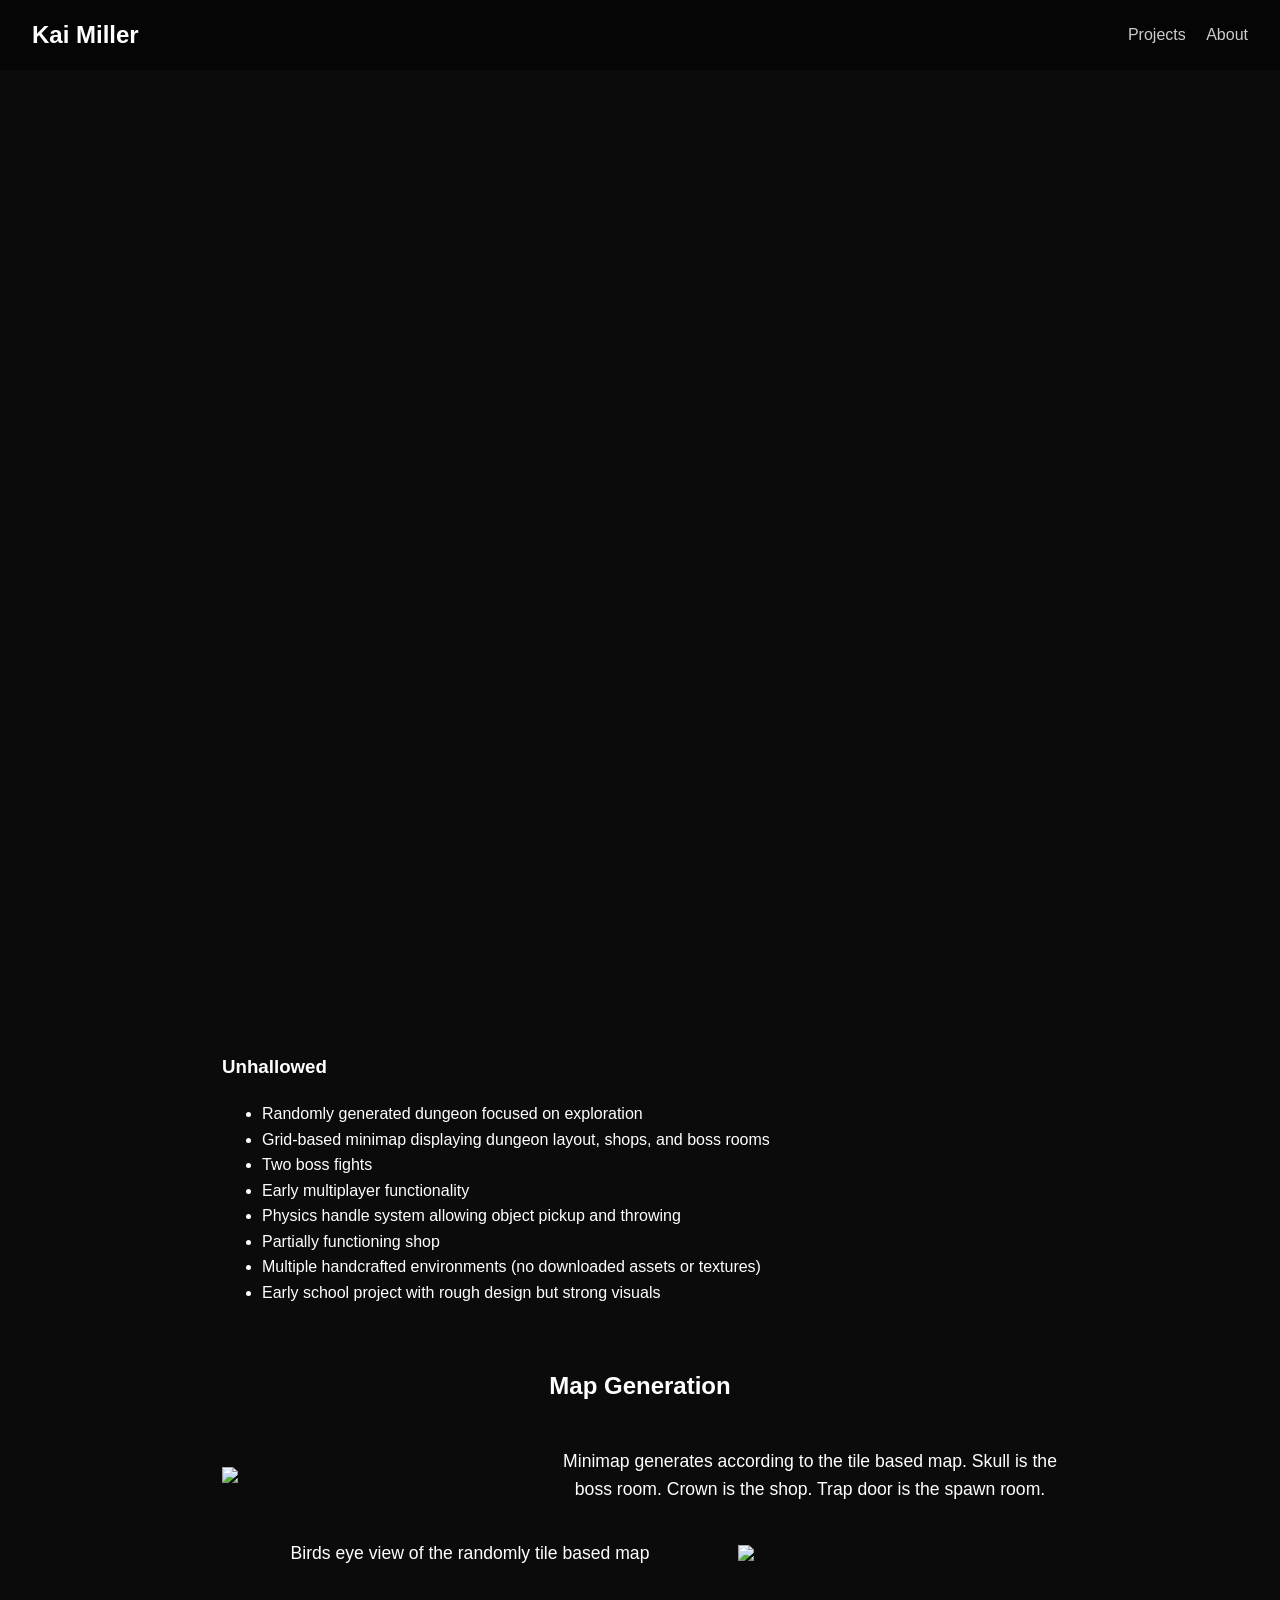
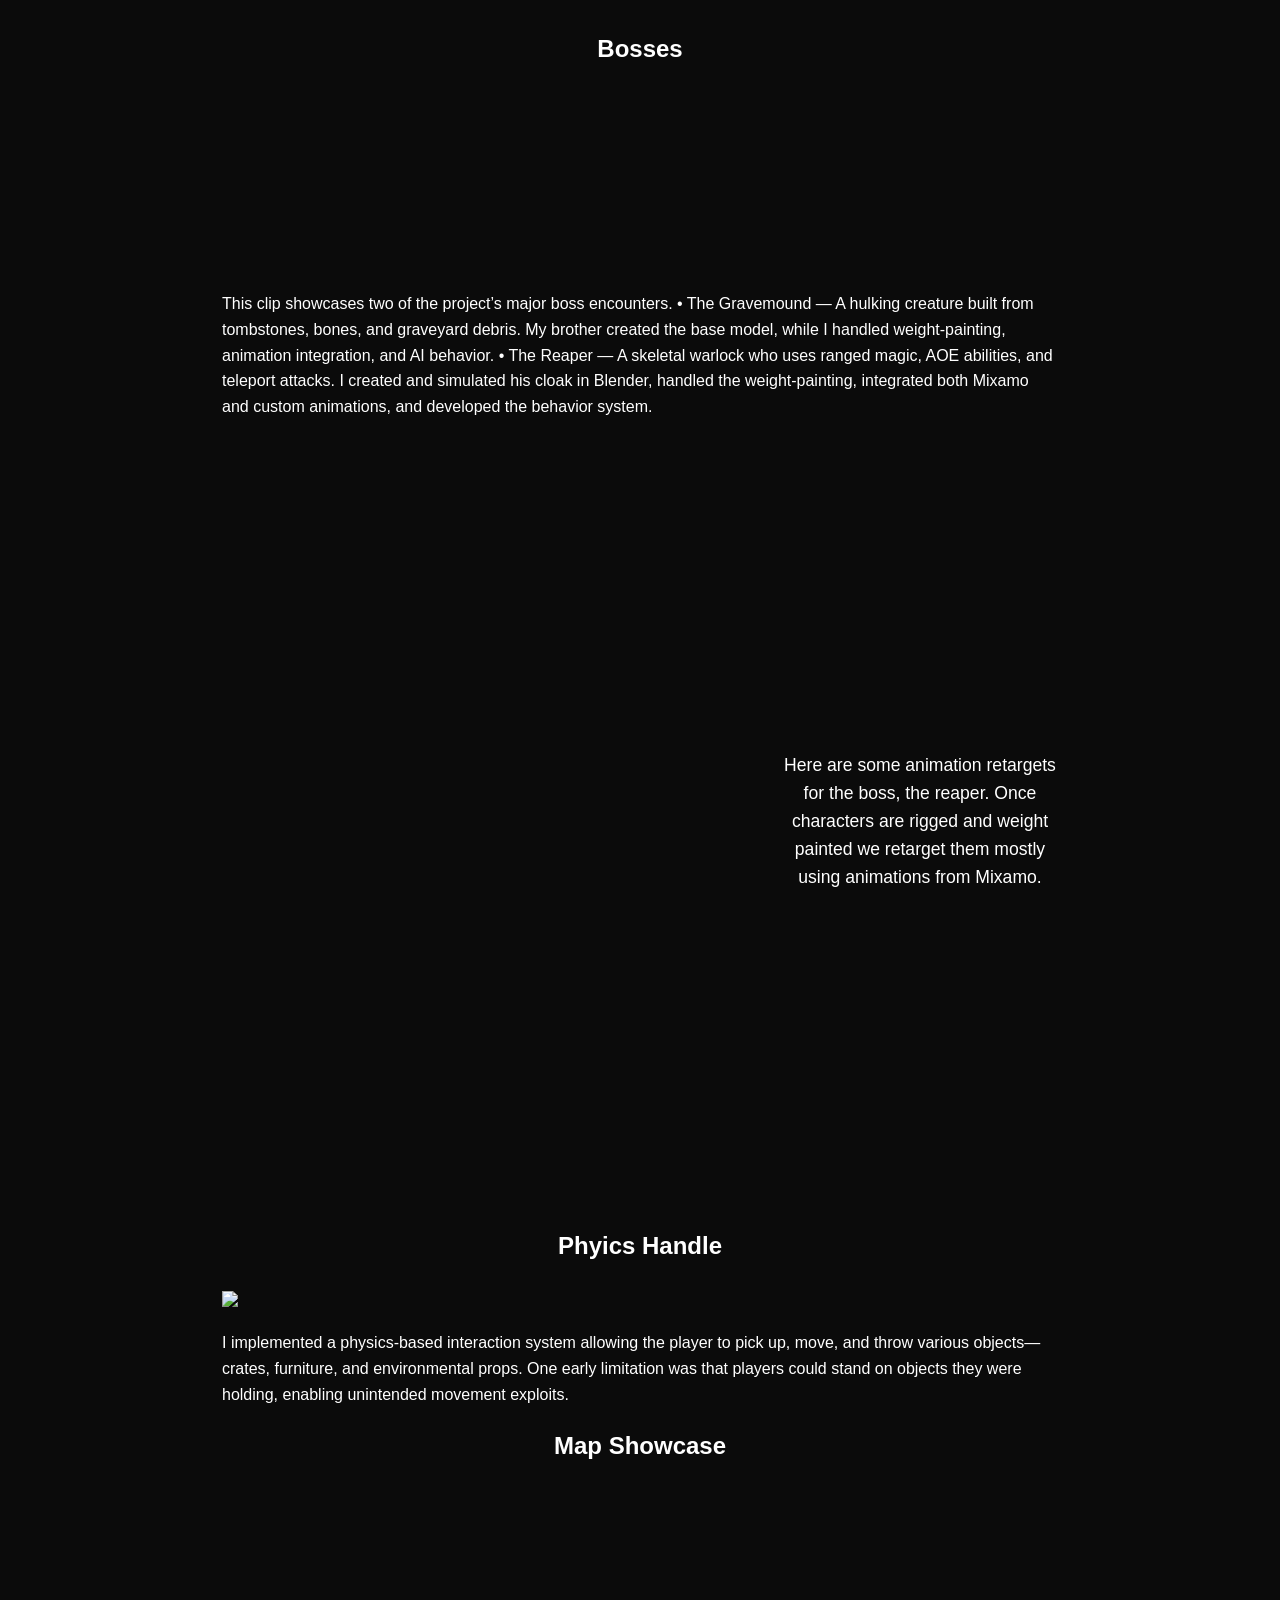
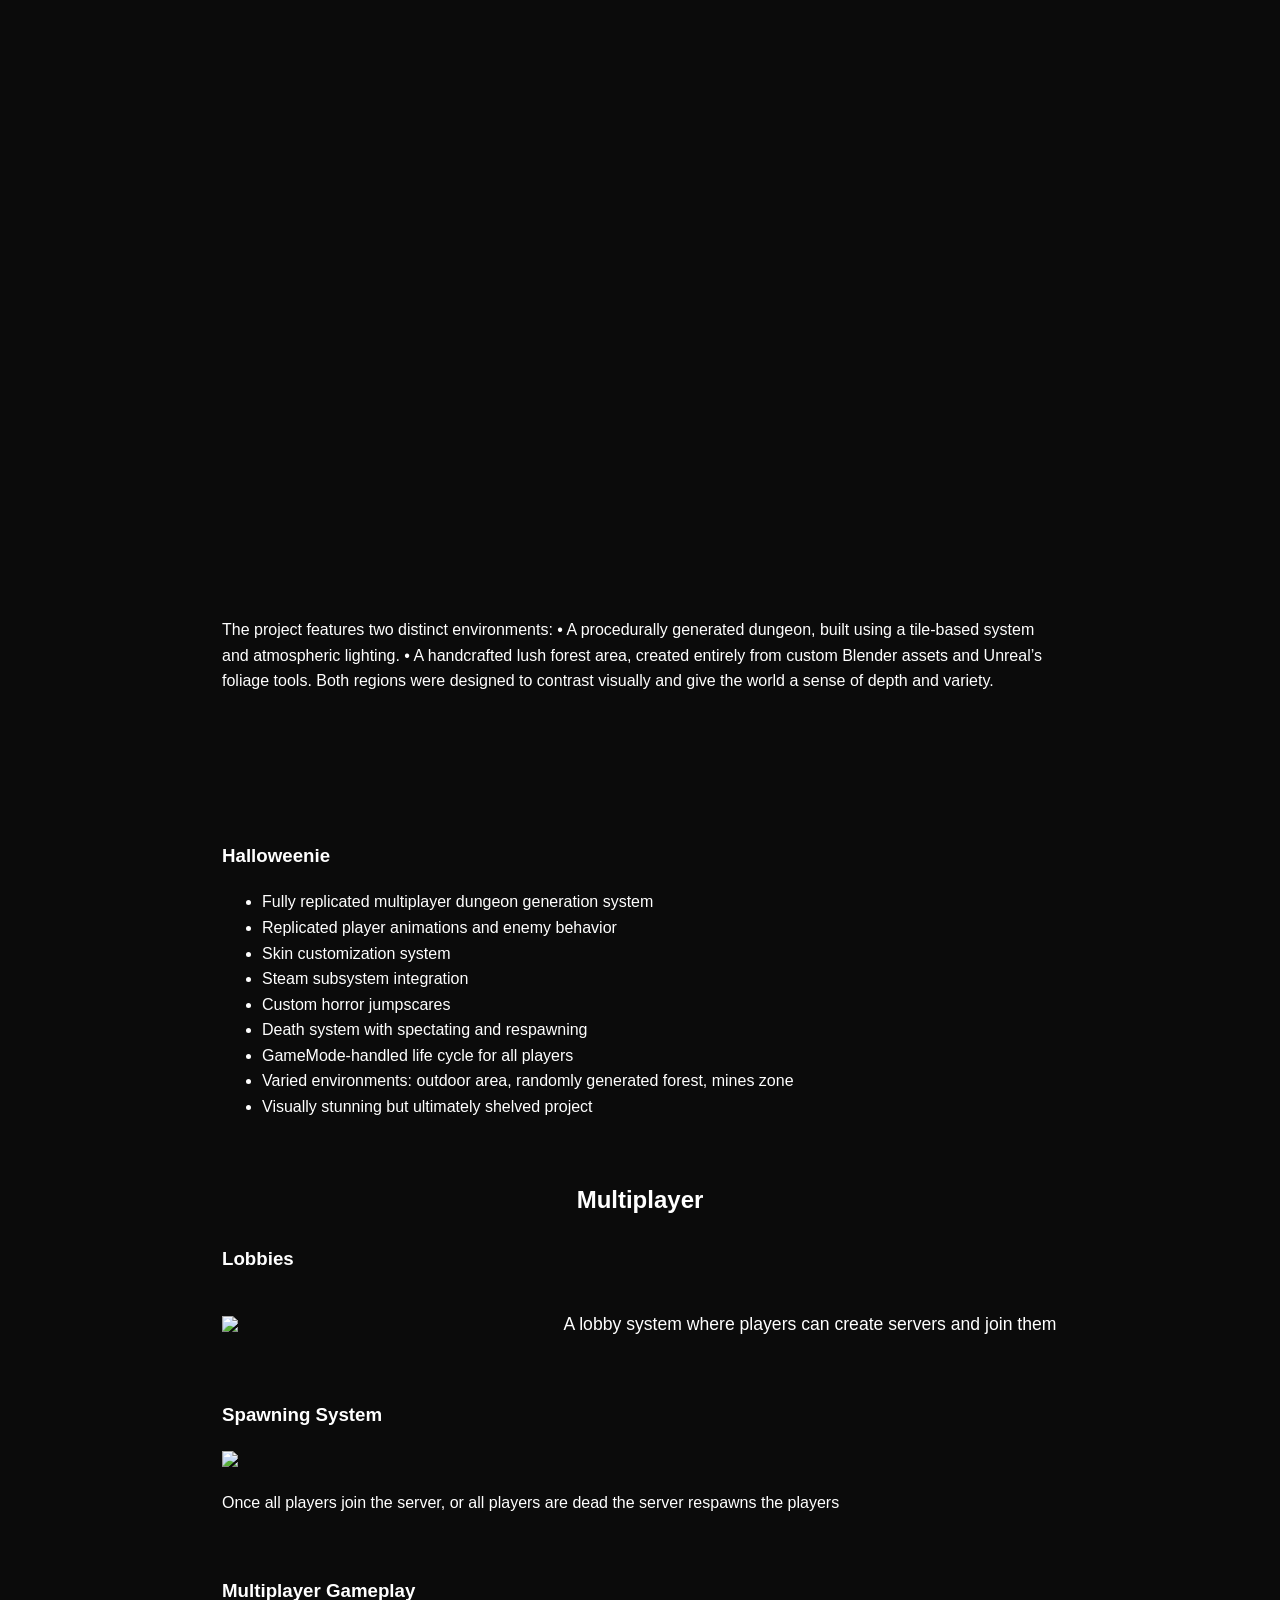
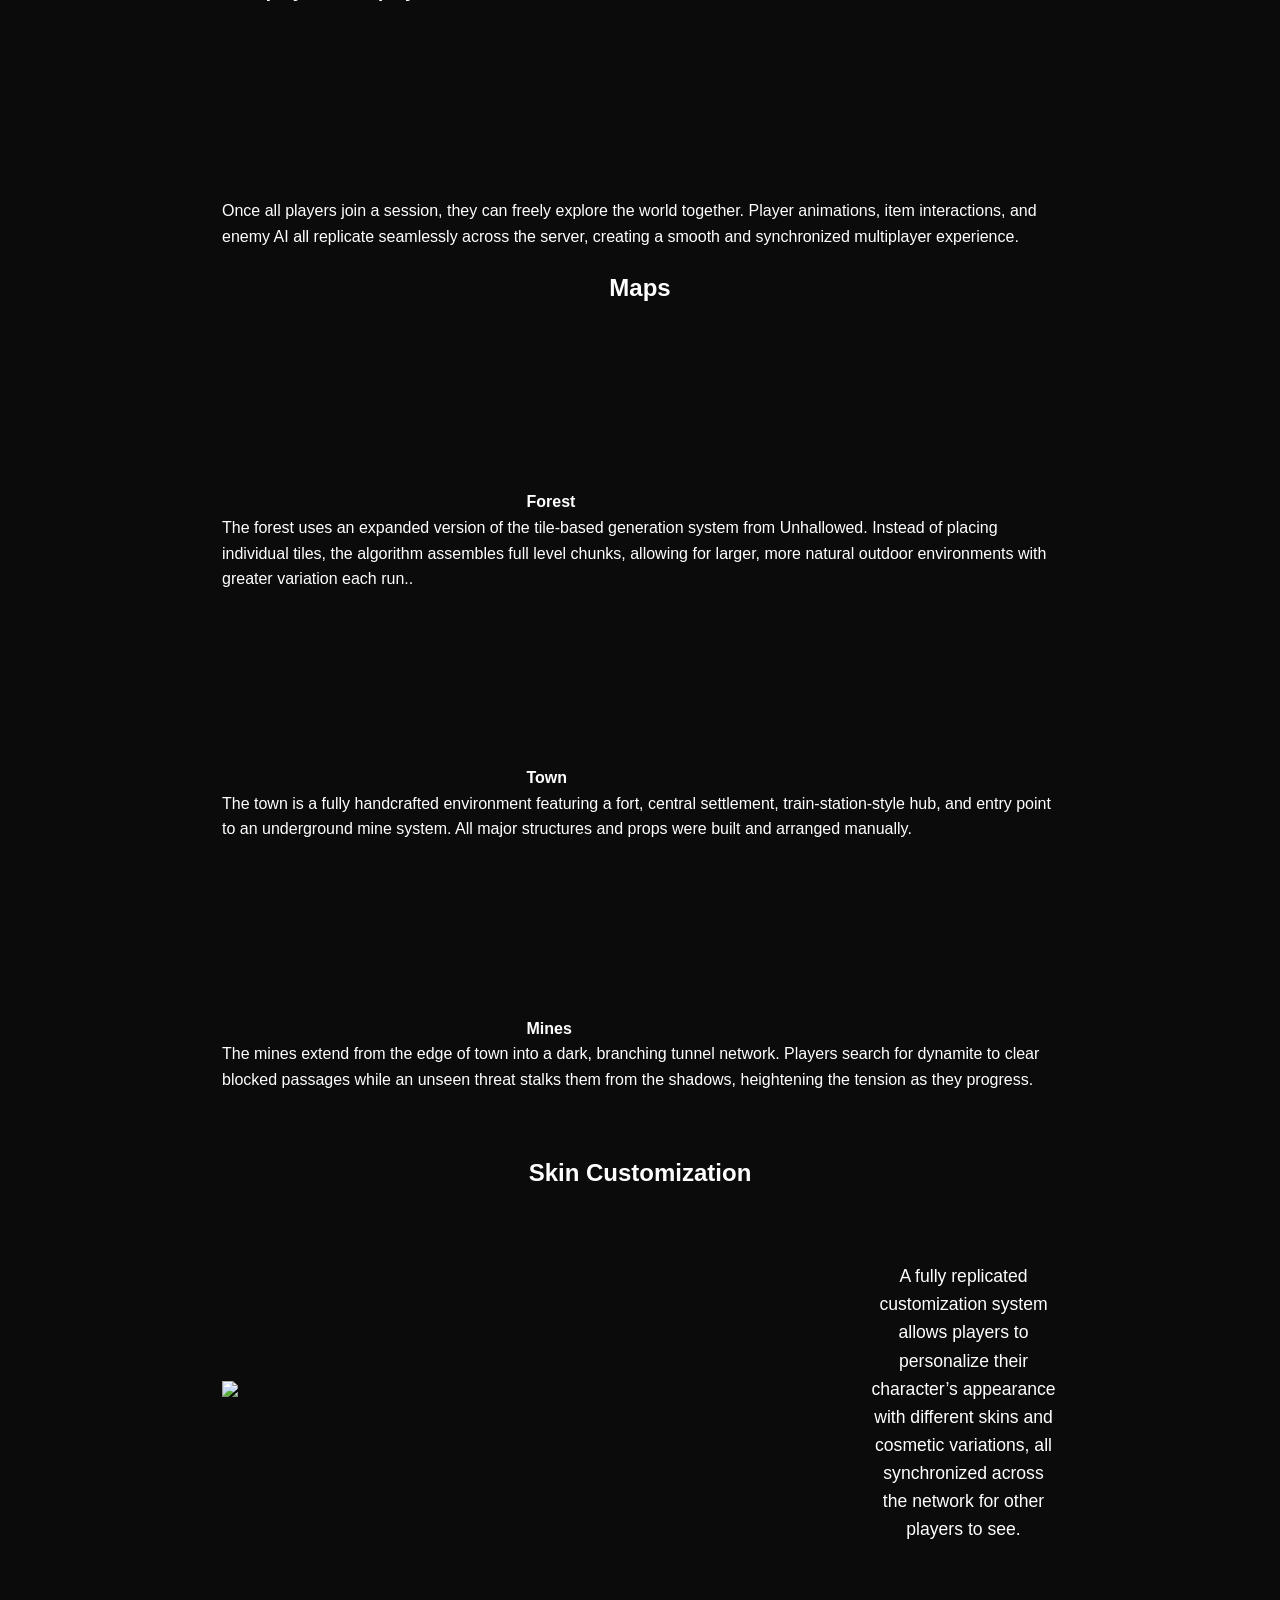
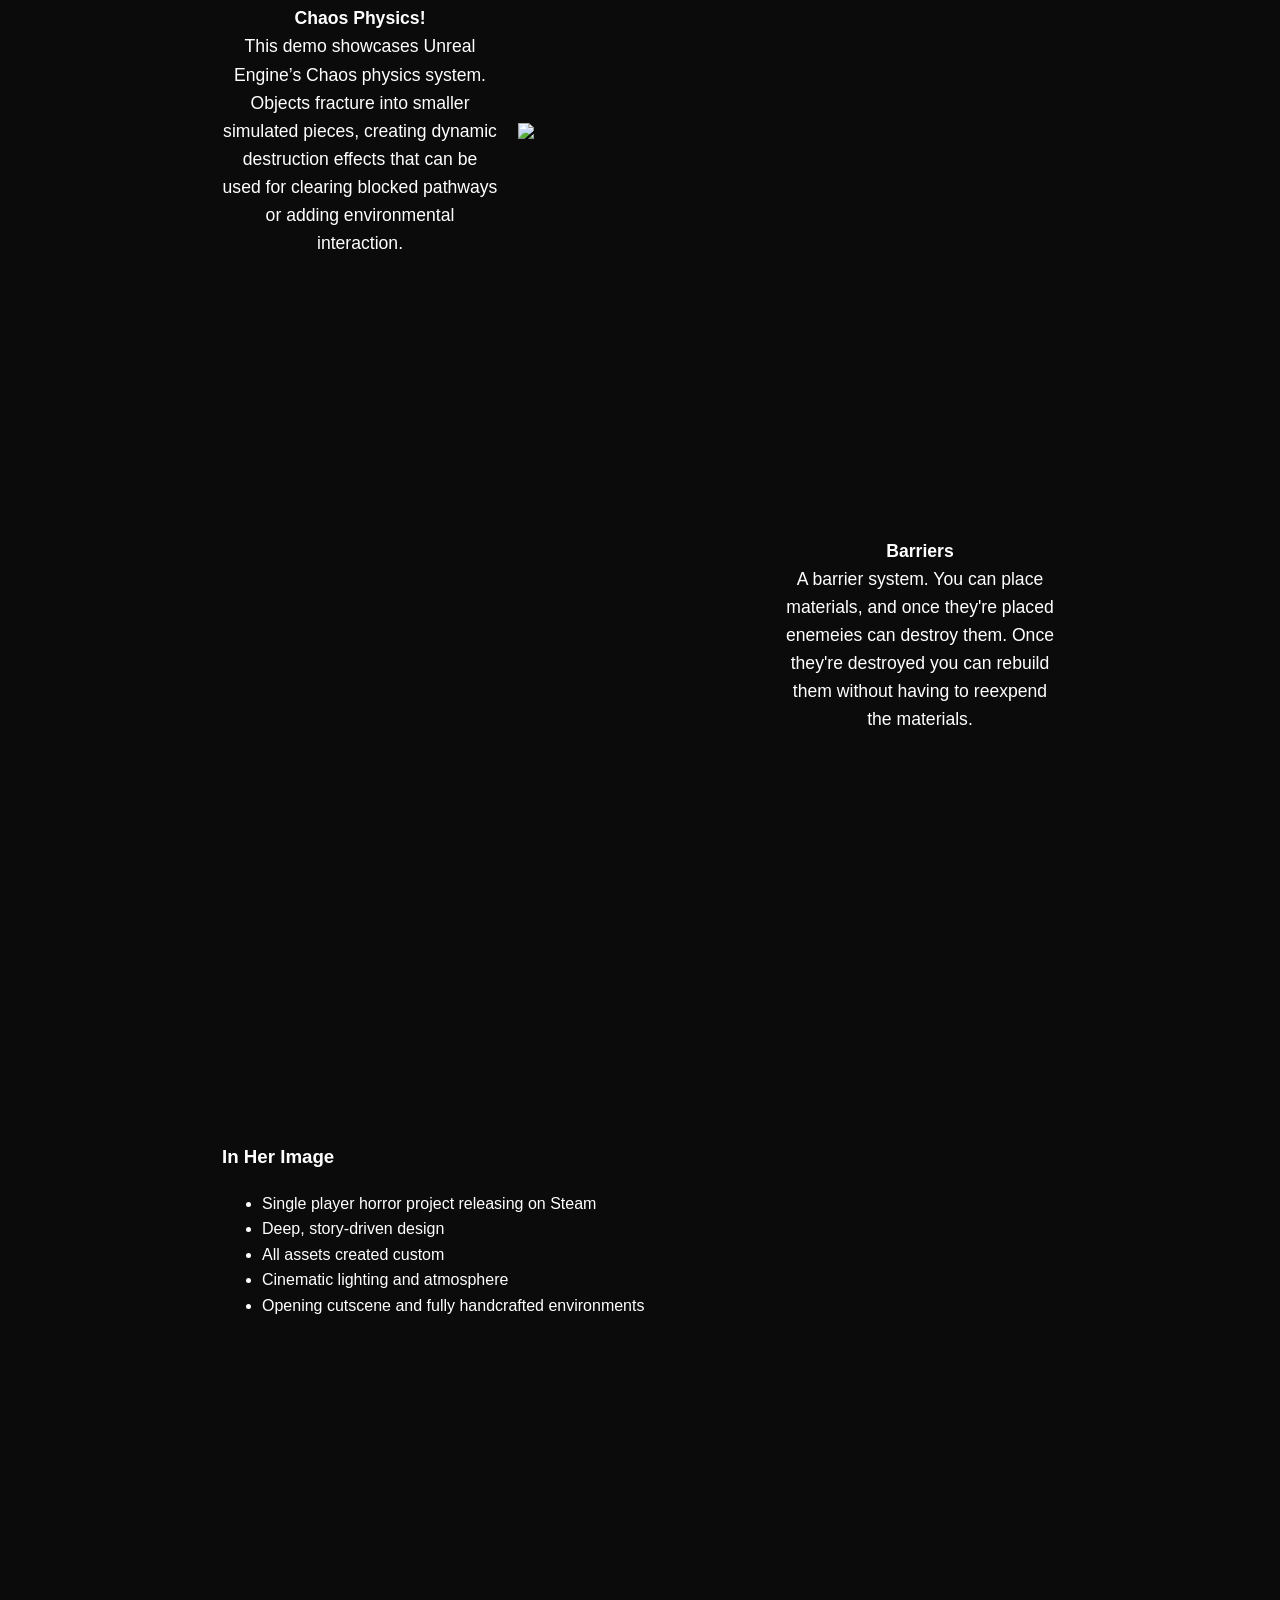
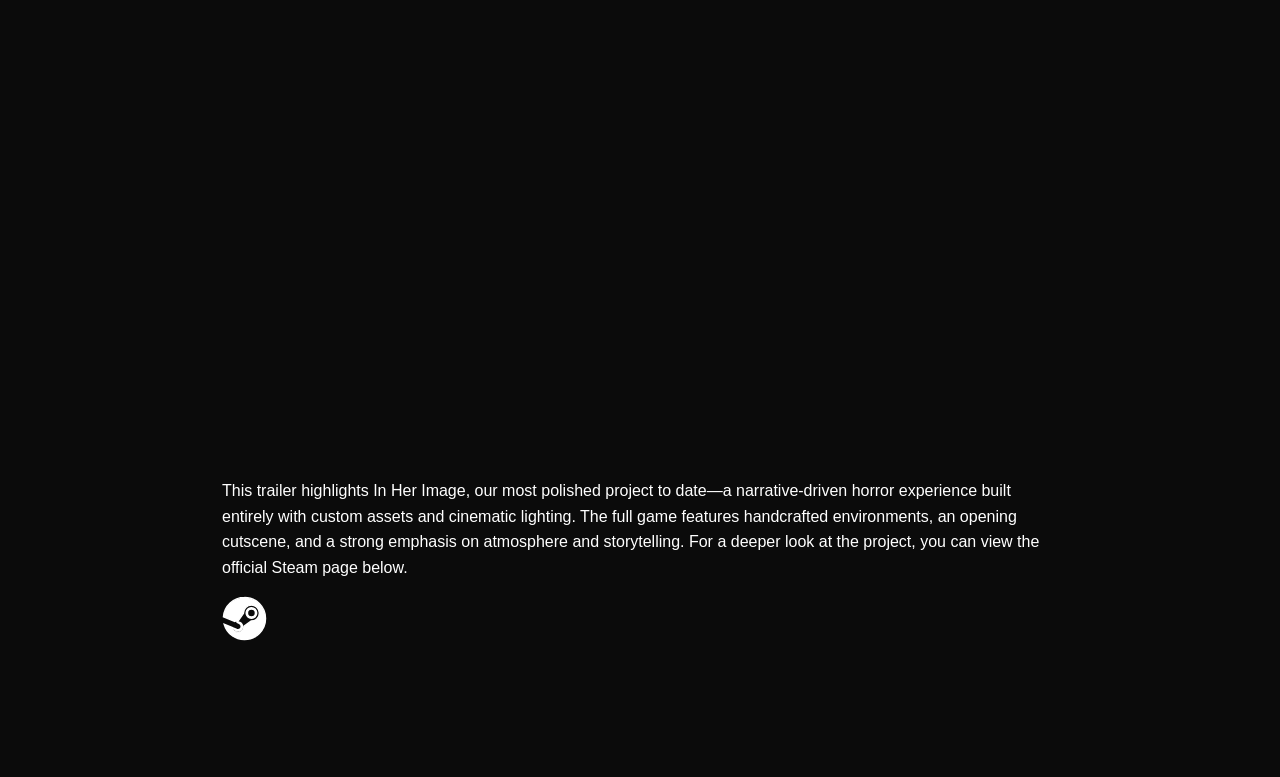
==== index.html @ 8eca6d12 "Add files via upload" ====
<!DOCTYPE html>
<html lang="en">
<head>
  <meta charset="UTF-8" />
  <meta name="viewport" content="width=device-width, initial-scale=1.0" />
  <title>Kai Miller Portfolio</title>
  <link rel="stylesheet" href="style.css" />

</head>
<body>
  <header>
    <div class="logo" onclick="location.reload()"> Kai Miller</div>
    <nav>
      <a href="#projects">Projects</a>
      <a href="#about">About</a>
    </nav>
  </header>

  <div class="fade-in">
  <section id="about">
<div class="bio-container">
  <div class="pfp-container">
  <img src="KaiPFP.jpeg" class="pfp" alt="Profile Picture">
  <div class="pfp-area">
    <p class="contact">
    <a href="mailto:kaiandshane@gmail.com">kaiandshane@gmail.com</a><br>
    <a href="tel:+6468329896">+1 (646) 832-9896</a> <br>
    New York, New York</p>
  </p>
</div>
</div>

  <div class="bio-text">
    <h2>Hello!</h2>
    <p>
      Hey, I’m Kai. I’m a 22-year-old game developer and environment artist with a background in Computer Science. 
      I love creating immersive worlds, building systems from scratch, and bringing ideas to life inside Unreal Engine.
       Ever since I was little, my brother and I have been making video games together. We started in Unity
      and eventually moved to Unreal Engine. I'm an artist at heart, and I love
      taking the ideas in my head and turning them into something real—that's what
      keeps me passionate about game development.
    </p>

    <p>
      My projects range from replicated multiplayer dungeon crawlers to
      narrative-driven solo horror experiences. I create all of my assets and
      environments from scratch, giving each project its own visual identity.
    </p>

    <p>
      I'm always looking to grow, learn more, refine my skills, and create better,
      higher-quality projects.
    </p>
  </div>
</div>
</div>
  </section>

<section class="projects">
  <div class="fade-in">
  <h1>My Unreal Engine Projects</h1>

  <div class="projects-container">

  <a href=#Unhallowed class="card-link">
  <div class="project-card">
    <h3>Unhallowed</h3>
    <p>
      A dungeon crawler with procedural floors, a grid-based
      minimap, and unique shop and boss encounters. Every run is entirely dynamic.
    </p>
  </div>
</a>

  <a href=#Halloweenie class="card-link">
  <div class="project-card">
    <h3>Halloweenie</h3>
    <p>
      A replicated multiplayer dungeon crawler with tile based forest generation. 
      Customizable skins. Fort and character upgrading and exploration.
    </p>
  </div>
  </a>

  <a href=#InHerImage class="card-link">
  <div class="project-card">
    <h3>In Her Image</h3>
    <p>
      A narrative driven single player horror game. Focuses on story telling, 
      environment and atmosphere to create a compelling and chilling experience.
    </p>
  </div>
</div>
</div>
</a>

<section id="Unhallowed">
  <div class="fade-in">
  <div class="project">
    <h1>Unhallowed</h1>
    <ul>
      <li>Randomly generated dungeon focused on exploration</li>
      <li>Grid-based minimap displaying dungeon layout, shops, and boss rooms</li>
      <li>Two boss fights</li>
      <li>Early multiplayer functionality</li>
      <li>Physics handle system allowing object pickup and throwing</li>
      <li>Partially functioning shop</li>
      <li>Multiple handcrafted environments (no downloaded assets or textures)</li>
      <li>Early school project with rough design but strong visuals</li>
    </ul>
<br>
    <h2>Map Generation </h2>
    <div class="row">
      <img src="UnhallowedMinimap.gif" class="side-img">
      <p class="middle-text">
        Minimap generates according to the tile based map. Skull is the boss room. Crown is the shop. Trap door is 
        the spawn room.</p>
  </div>
  
    <div class="row">
      <p class="middle-text">
        Birds eye view of the randomly tile based map</p>
        <img src="UnhallowedMap.gif" class="side-img">
  </div>
  <br>
  <h2>Bosses</h2>
  <br>
  <video autoplay loop muted playsinline>
    <source src="UnhallowedBosses.mp4">
  </video>
  <p> This clip showcases two of the project’s major boss encounters.
• The Gravemound — A hulking creature built from tombstones, bones, and graveyard debris. My brother created the base model, while I handled weight-painting, animation integration, and AI behavior.
• The Reaper — A skeletal warlock who uses ranged magic, AOE abilities, and teleport attacks. I created and simulated his cloak in Blender, handled the weight-painting, integrated both Mixamo and custom animations, and developed the behavior system. </p>
    <br>
    <div class="row">
    <video width="540" height="720" autoplay loop muted playsinline>
    <source src="UnhallowedBossRetargeting.mp4" type="video/mp4">
      </video>
    <p class="middle-text">
      Here are some animation retargets for the boss, the reaper. Once characters are rigged and weight painted we retarget them mostly using
      animations from Mixamo. </p>
  </div>
  <br>

    <h2> Phyics Handle </h2>
    <img src="UnhallowedPhysicsHandle.gif">
    <p> I implemented a physics-based interaction system allowing the player to pick up, move, and throw various objects—crates, furniture, and environmental props. One early limitation was that players could stand on objects they were holding, enabling unintended movement exploits.
    </p>

<h2> Map Showcase </h2>
  <video width="1080" height="720" autoplay loop muted playsinline>
    <source src="UnhallowedMapShowcase.mp4" type="video/mp4">
  </video>
The project features two distinct environments:
• A procedurally generated dungeon, built using a tile-based system and atmospheric lighting.
• A handcrafted lush forest area, created entirely from custom Blender assets and Unreal’s foliage tools.
Both regions were designed to contrast visually and give the world a sense of depth and variety.
  </div>
</section>

<section id="Halloweenie">
  <div class="fade-in">
  <div class="project">
    <h1>Halloweenie</h1>
    <ul>
      <li>Fully replicated multiplayer dungeon generation system</li>
      <li>Replicated player animations and enemy behavior</li>
      <li>Skin customization system</li>
      <li>Steam subsystem integration</li>
      <li>Custom horror jumpscares</li>
      <li>Death system with spectating and respawning</li>
      <li>GameMode-handled life cycle for all players</li>
      <li>Varied environments: outdoor area, randomly generated forest, mines zone</li>
      <li>Visually stunning but ultimately shelved project</li>
    </ul>
  </div>
  <br>
  <h2>Multiplayer</h2>
  <h3>Lobbies</h3>
    <div class="row">
      <img src="HalloweenieLobby.gif" class="side-img">
      <p class="middle-text">
        A lobby system where players can create servers and join them</p>
  </div>
  <br>
  <h3>Spawning System</h3>
  <img src="HalloweenieSpawnPlayers.gif" class="side-img" style="width: 100%" height="auto">
  <p> Once all players join the server, or all players are dead the server respawns the players</p>
  <br>

  <h3>Multiplayer Gameplay</h3>
<video autoplay loop muted playsinline>
  <source src="HalloweenieMultiplayer.mp4">
  </video>
  <p>Once all players join a session, they can freely explore the world together. Player animations, item interactions, and enemy AI all replicate seamlessly across the server, creating a smooth and synchronized multiplayer experience. 
  </p>
  <h2>Maps</h2>
  <br>
  <video autoplay loop muted playsinline>
    <source src="HalloweenieRandomMap.mp4">
  </video>
  <strong>Forest</strong> <br>The forest uses an expanded version of the tile-based generation system from Unhallowed. Instead of placing individual tiles, the algorithm assembles full level chunks, allowing for larger, more natural outdoor environments with greater variation each run.. </p>
<br>
  <video autoplay loop muted playsinline>
  <source src="HalloweenieBuiltMap.mp4">
  </video>
      <strong>Town</strong> <br> The town is a fully handcrafted environment featuring a fort, central settlement, train-station-style hub, and entry point to an underground mine system. All major structures and props were built and arranged manually. </p>
    <br>
      <video autoplay loop muted playsinline>
  <source src="HalloweenieMines.mp4">
  </video>
      <strong>Mines</strong> <br>The mines extend from the edge of town into a dark, branching tunnel network. Players search for dynamite to clear blocked passages while an unseen threat stalks them from the shadows, heightening the tension as they progress. </p>
    <br>
    <h2>Skin Customization</h2>
    <div class="row">
    <img src="HalloweenieSkinCustomization.gif" style="width: 75%">
          <p class="middle-text">
      <br> A fully replicated customization system allows players to personalize their character’s appearance with different skins and cosmetic variations, all synchronized across the network for other players to see. </p>
    </div>
    <br>
    <div class="row">
          <p class="middle-text">
       <strong> Chaos Physics! </strong> <br> This demo showcases Unreal Engine’s Chaos physics system. Objects fracture into smaller simulated pieces, creating dynamic destruction effects that can be used for clearing blocked pathways or adding environmental interaction. </p>
    <img src="HalloweenieChaosPhysics.gif" width="540" height="auto">
  </div>
    <div class="row">
          <video width="540" height="720" autoplay loop muted playsinline>
    <source src="HalloweenieBarriers.mp4" type="video/mp4">
      </video>
          <p class="middle-text">
       <strong> Barriers </strong> <br> A barrier system. You can place materials, and once they're placed enemeies can destroy them.
      Once they're destroyed you can rebuild them without having to reexpend the materials. </p>
  </div>

</section>

<section id="InHerImage">
  <div class="fade-in">
  <div class="project">
    <h1>In Her Image</h1>
    <ul>
      <li>Single player horror project releasing on Steam</li>
      <li>Deep, story-driven design</li>
      <li>All assets created custom</li>
      <li>Cinematic lighting and atmosphere</li>
      <li>Opening cutscene and fully handcrafted environments</li>
    </ul>
  </div>
  </div>
<video width="1080" height="720" autoplay loop muted playsinline>
    <source src="InHerImageTrailer.mp4" type="video/mp4">
  </video>
  <p>This trailer highlights In Her Image, our most polished project to date—a narrative-driven horror experience built entirely with custom assets and cinematic lighting. The full game features handcrafted environments, an opening cutscene, and a strong emphasis on atmosphere and storytelling. For a deeper look at the project, you can view the official Steam page below.
  </p>
    <a href="https://store.steampowered.com/app/4053030/In_Her_Image/" target="_blank"> 
      <img src="Steam.svg" alt="Steam" style="width:45px;height:45px;"> </a>
</section>
</body>

<script>
const observer = new IntersectionObserver((entries) => {
  entries.forEach(entry => {
    if (entry.isIntersecting) {
      entry.target.classList.add('visible'); 
    } else {
      entry.target.classList.remove('visible');
    }
  });
}, {
  threshold: 0.1 
});

document.querySelectorAll('.fade-in').forEach((el) => observer.observe(el));
</script>

</html>
---- style.css ----
:root {
  --banner-color: #050505;
  --footer-color: #07050a;
  --backgroundtop-color: #0e1123;
  --backgroundbottom-color: #0d0b1d;
  --text-color: #ccc;
  --textHovered-color: #ffffff;
}

body {
  font-family: 'Segoe UI', Roboto, sans-serif;
  line-height: 1.6;
  color: #ffffff;
  /*background: linear-gradient(to bottom, var(--backgroundtop-color), var(--backgroundbottom-color));*/
  background: #0b0b0b;
  background-attachment:fixed;
  height: 100%;
  margin: 0;
  padding: 0;
}

/* Header */
header {
  display: flex;
  justify-content: space-between;
  align-items: center;
  background: var(--banner-color);
  padding: 1rem 2rem;
  position:initial;
  top: 0;
  z-index: 10;
}

.logo {
    cursor: pointer;
  font-weight: bold;
  font-size: 1.5rem;
  color: #ffffff;

}

nav a {
  margin-left: 1rem;
  color: #ccc;
  text-decoration: none;
}

nav a:hover {
  color: #fff;
}


/* Sections */
section {
  padding: 4rem 2rem;
  max-width: 900px;
  margin: auto;
}

h2 {
  margin-bottom: 1.5rem;
  color: #ffffff;
  text-align: center;
}

.bio-container {
  display: flex;
  align-items: flex-start;
  gap: 20px;
  max-width: 900px;
  margin: 0 auto;
}

.bio-img {
  width: 220px; 
  height: auto;
  border-radius: 12px;
  object-fit: cover;
}

.bio-text {
  flex: 1;
}

.pfp-container {
  text-align: center;
}

.pfp {
  width: 150px;
  height: 150px;
  border-radius: 50%; 
  object-fit: cover;
}

.pfp-caption {
  margin-top: 10px;
  color: #ccc;
  font-size: 1rem;
}

.contact a {
  color: #ffffff;
  text-decoration: none;
}

.contact a:hover {
  text-decoration: none; 
  opacity: 0.8;          
}

.projects-container {
  display: grid;
  grid-template-columns: repeat(auto-fit, minmax(260px, 1fr));
  gap: 24px;
  padding: 20px;
  max-width: 1100px;
  margin: 0 auto;
}

.project-card {
  background: #1d1d1d;
  border-radius: 14px;
  padding: 18px;
  box-shadow: 0 4px 14px rgba(0,0,0,0.3);
  transition: transform 0.25s, box-shadow 0.25s;
}

.project-card:hover {
  transform: translateY(-6px);
  box-shadow: 0 8px 18px rgba(0,0,0,0.4);
}

.project-img {
  width: 100%;
  height: 150px;
  object-fit: cover;
  border-radius: 10px;
  margin-bottom: 12px;
}

.project-card h3 {
  margin: 0 0 8px;
  color: #fff;
}

.project-card p {
  color: #ccc;
  line-height: 1.4;
  font-size: 0.95rem;
}

.card-link {
  text-decoration: none;
  color: inherit;    
  display: block;    
}

.row {
  display: flex;
  align-items: center;      
  justify-content: center;   
  gap: 20px;                
}

.side-img {
  width: 320px; 
  flex-shrink: 1;  
}

.side-video{
  width: 540px;
  height: 720px;
  flex-shrink: 1;  
}

.middle-text {
  flex: 1;        
  text-align: center;
  font-size: 1.1rem; 
}

.side-vid {
  max-width: 540px;
  height: auto;
}

.fade-in {
  opacity: 0;
  transform: translateY(50px);
  transition: opacity .6s ease-out, transform .6s ease-out;
}

.fade-in.visible {
  opacity: 1;
  transform: translateY(0);
}
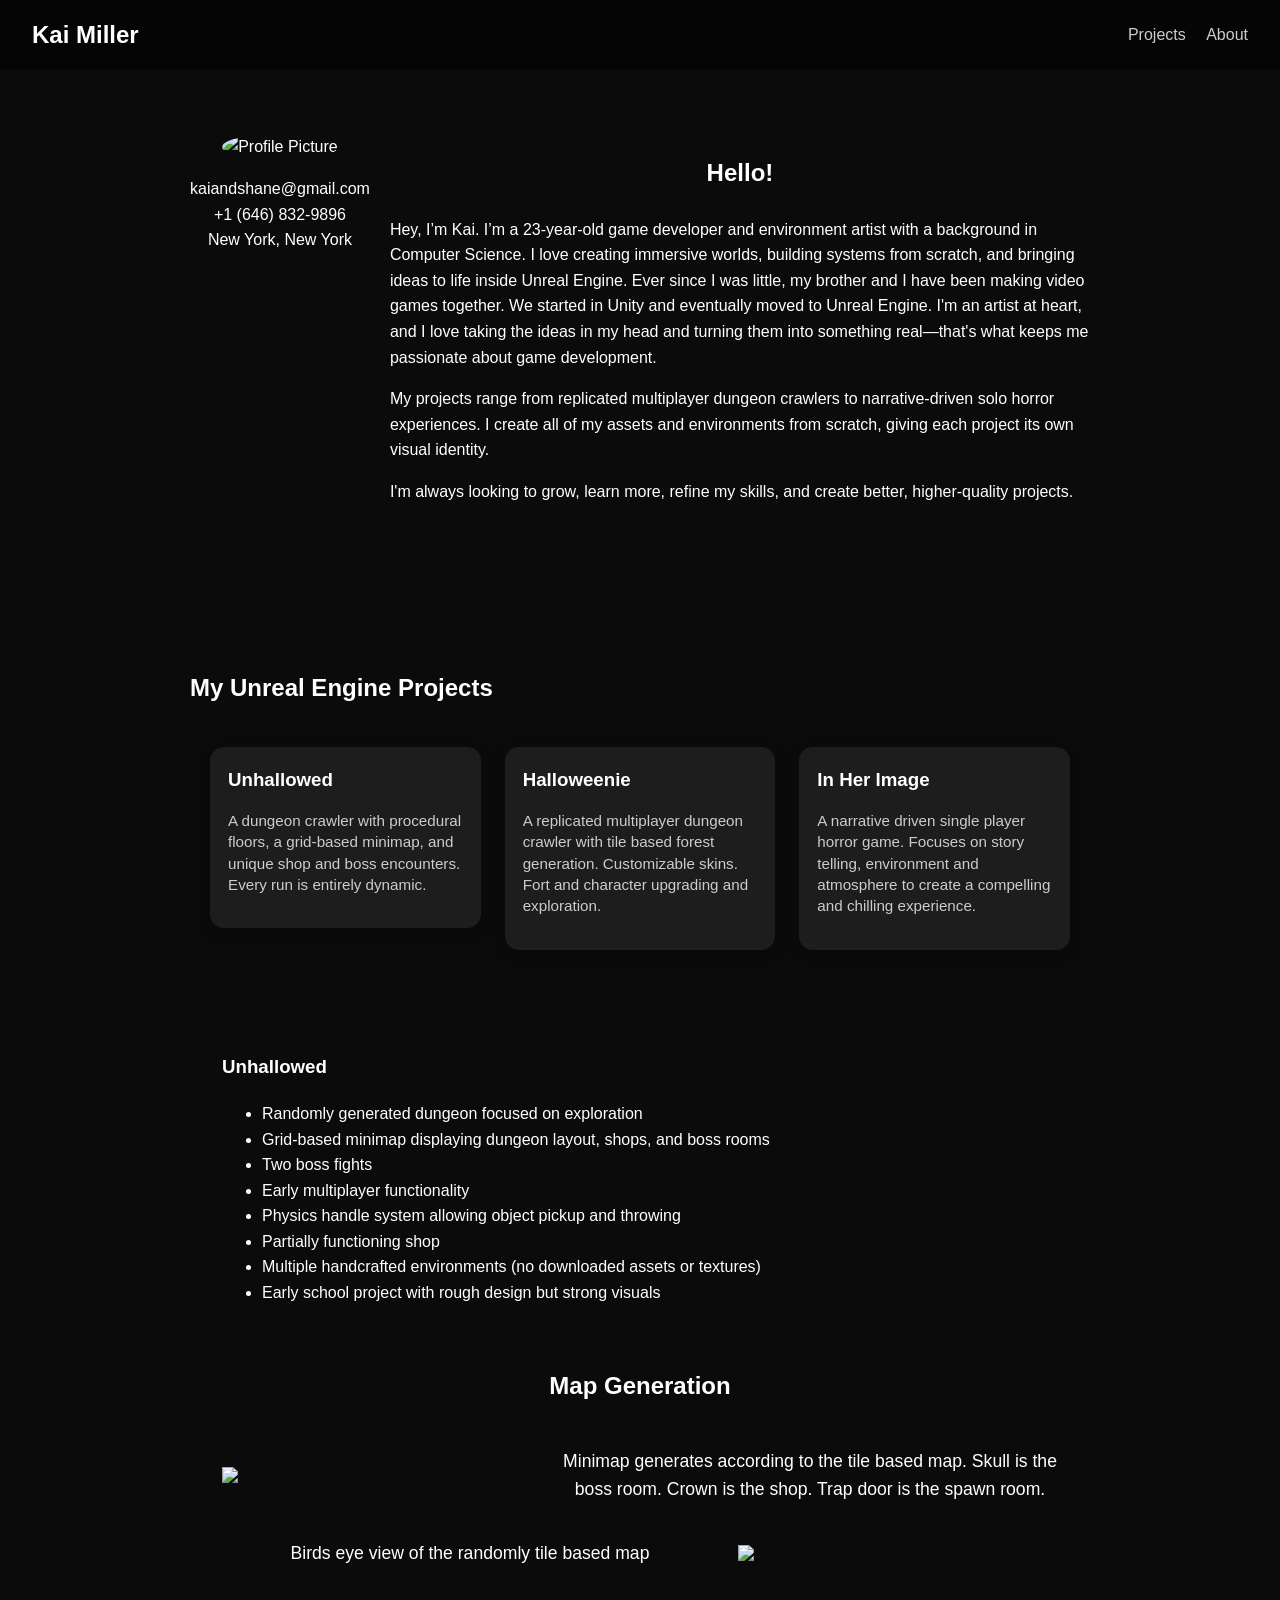
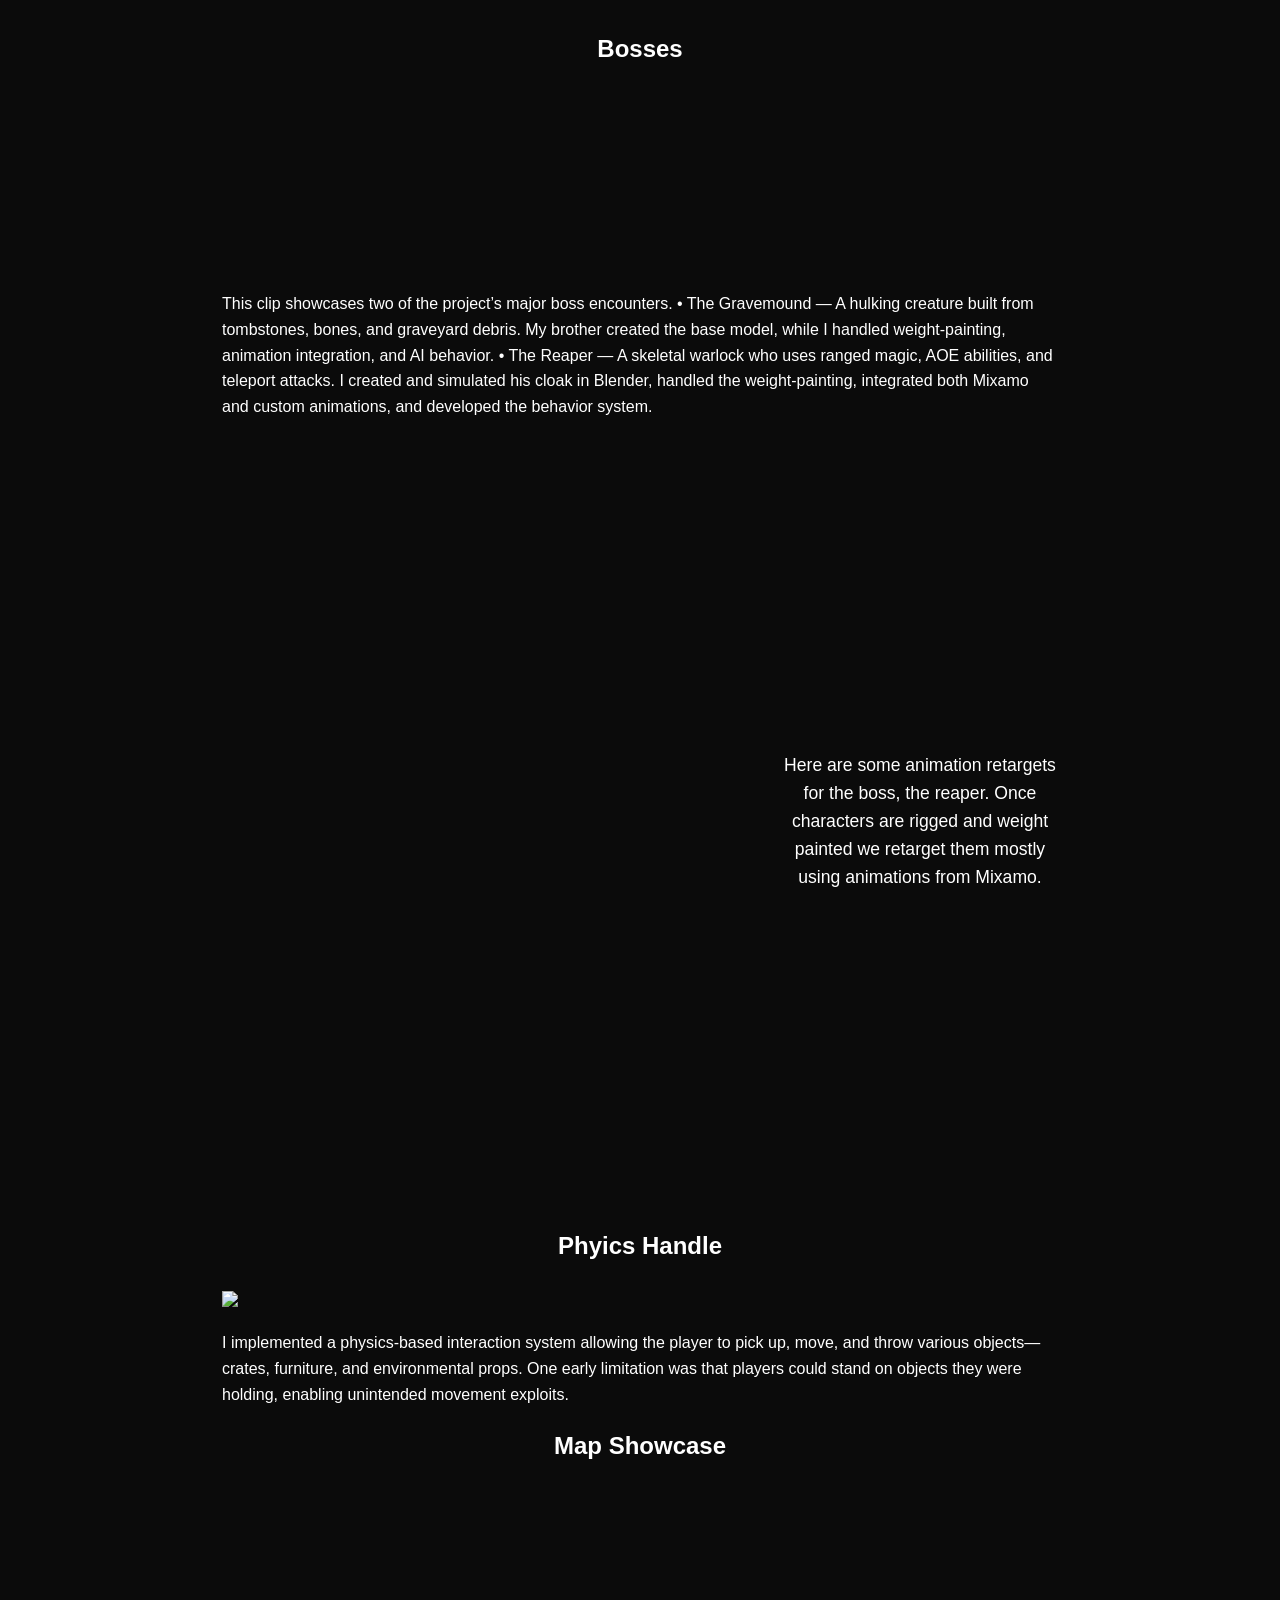
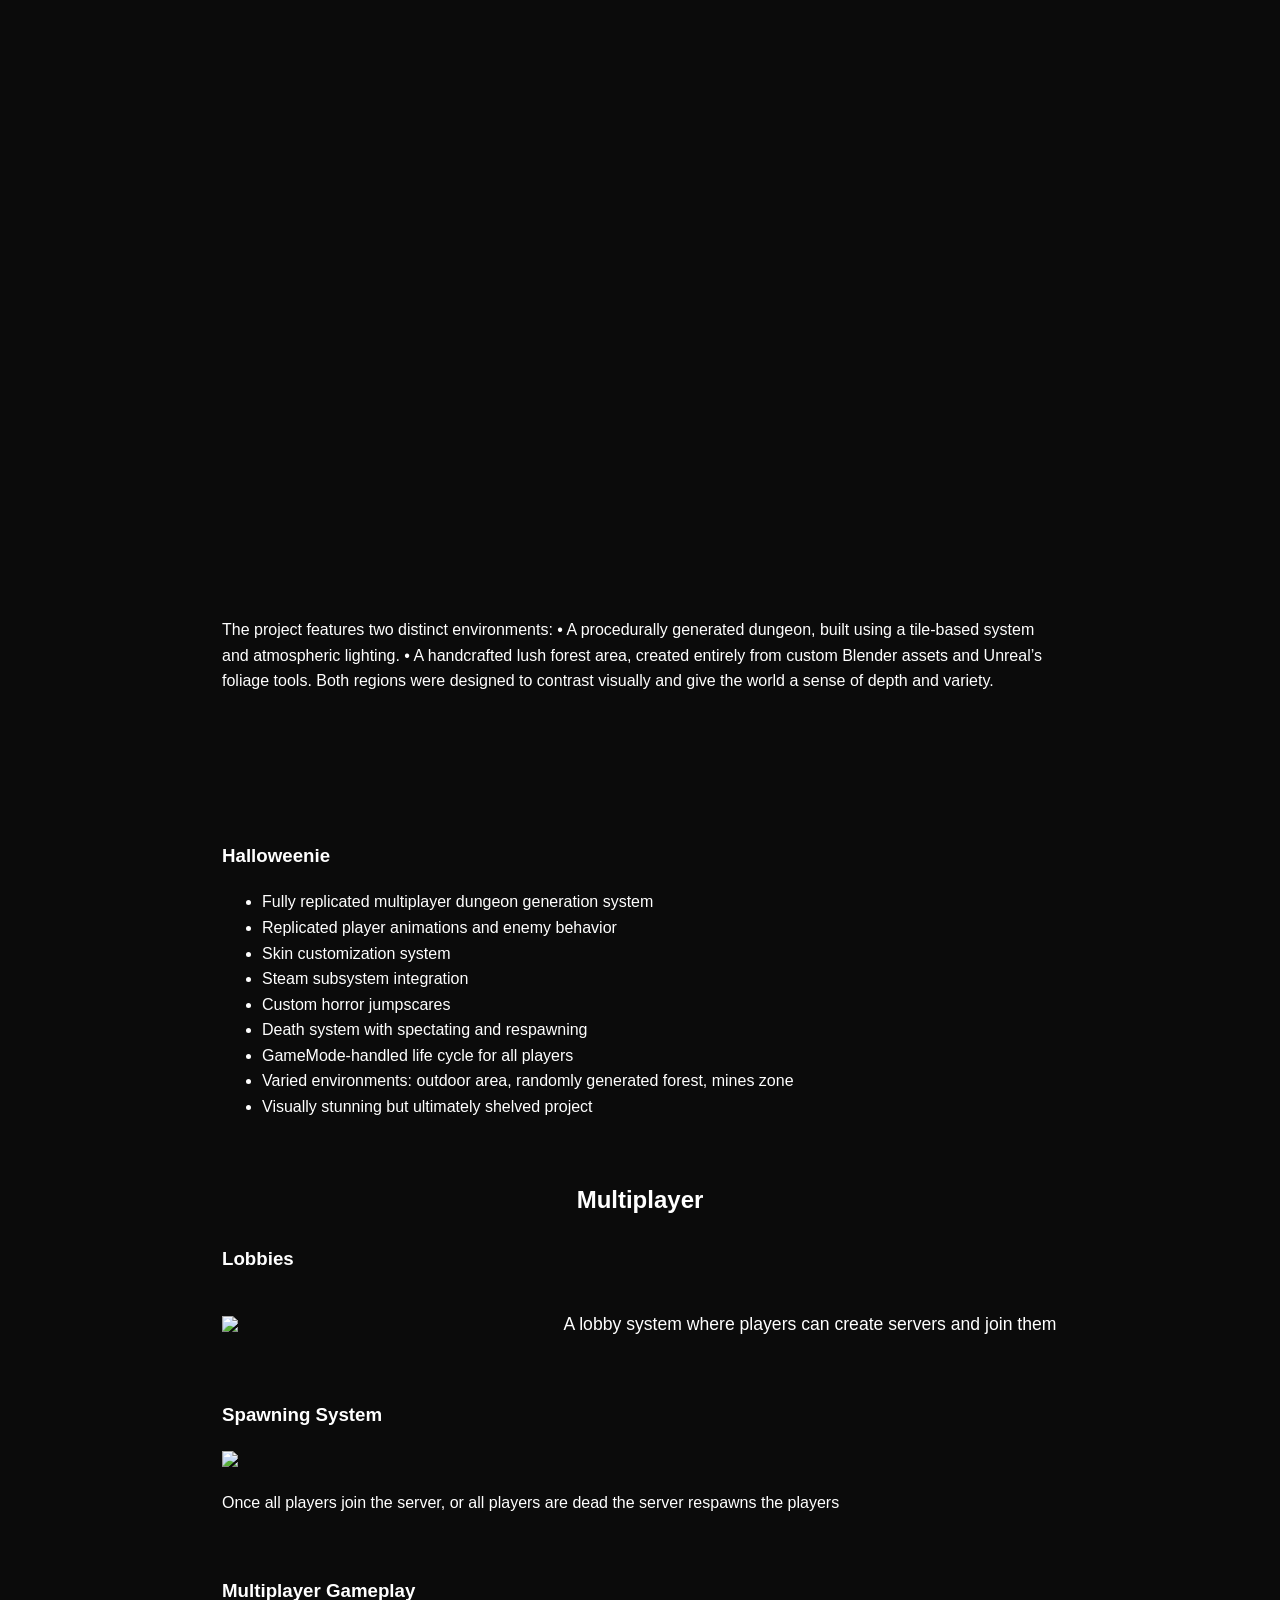
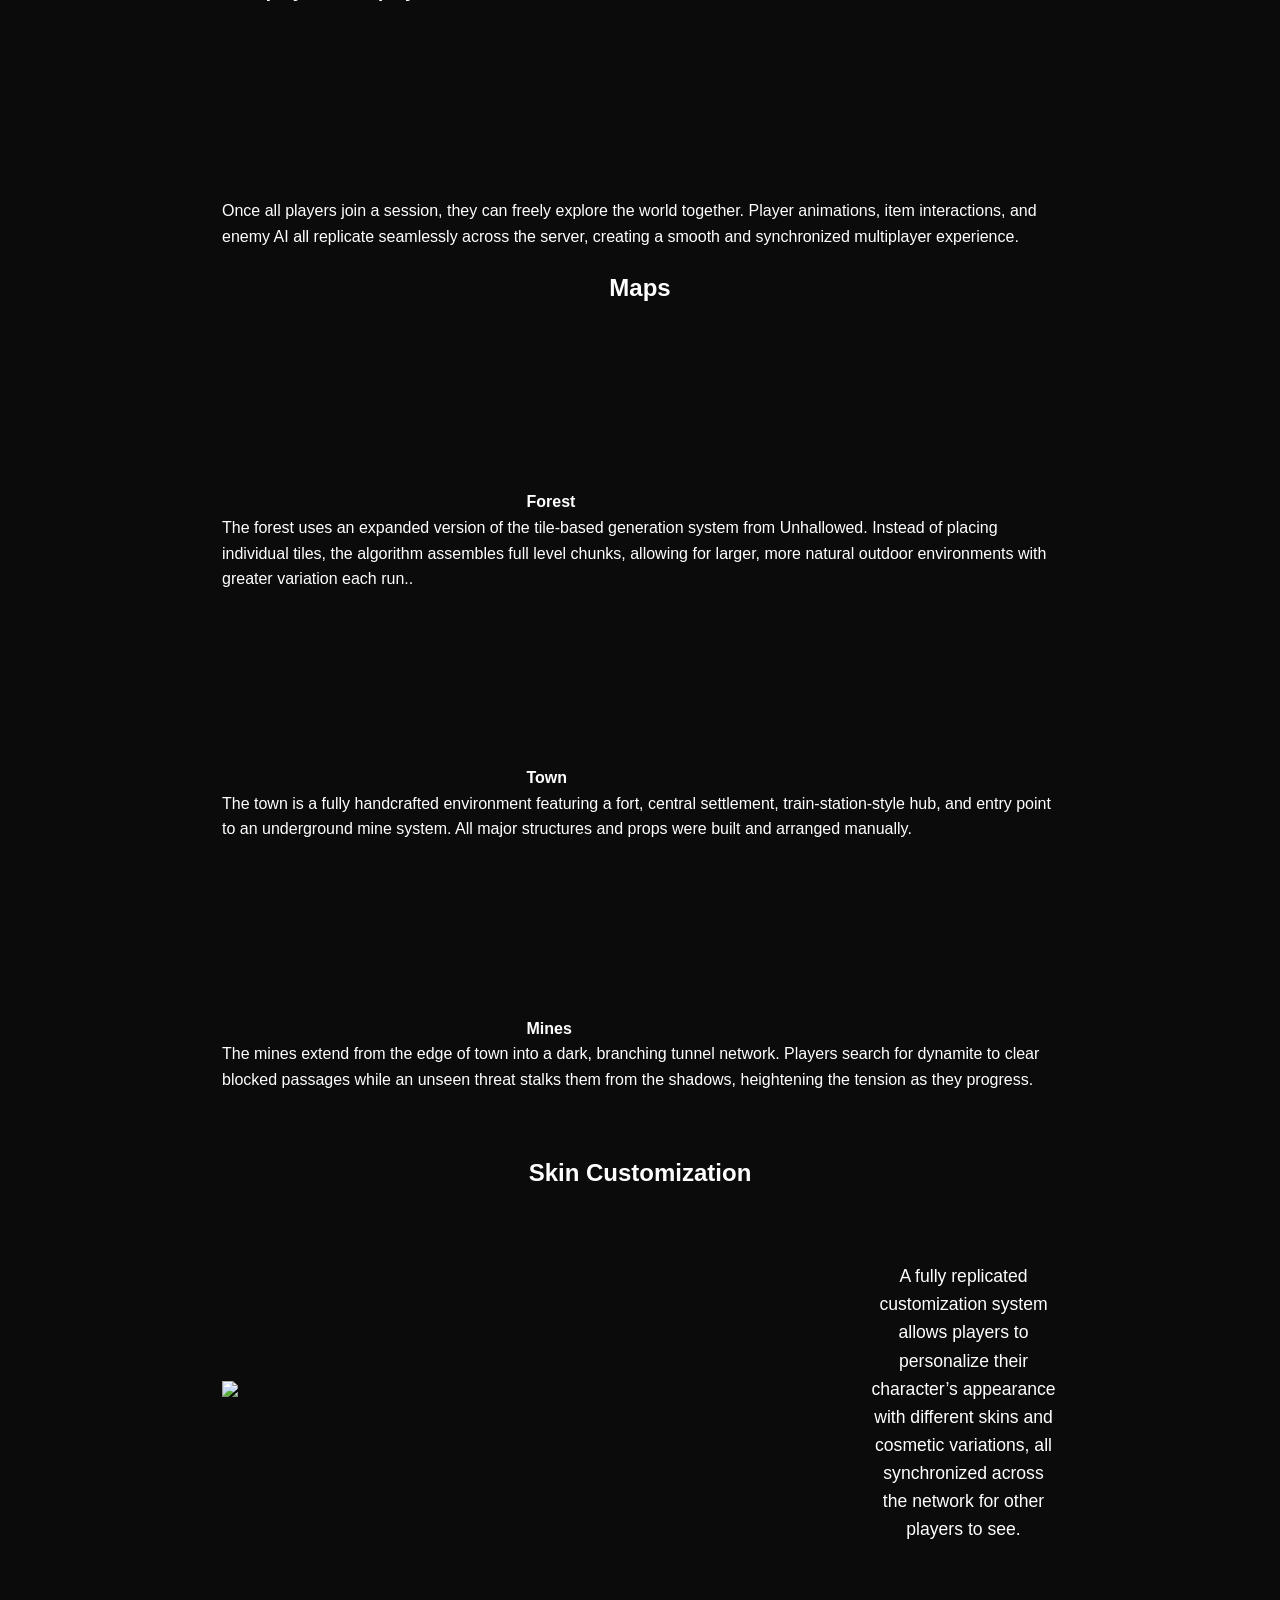
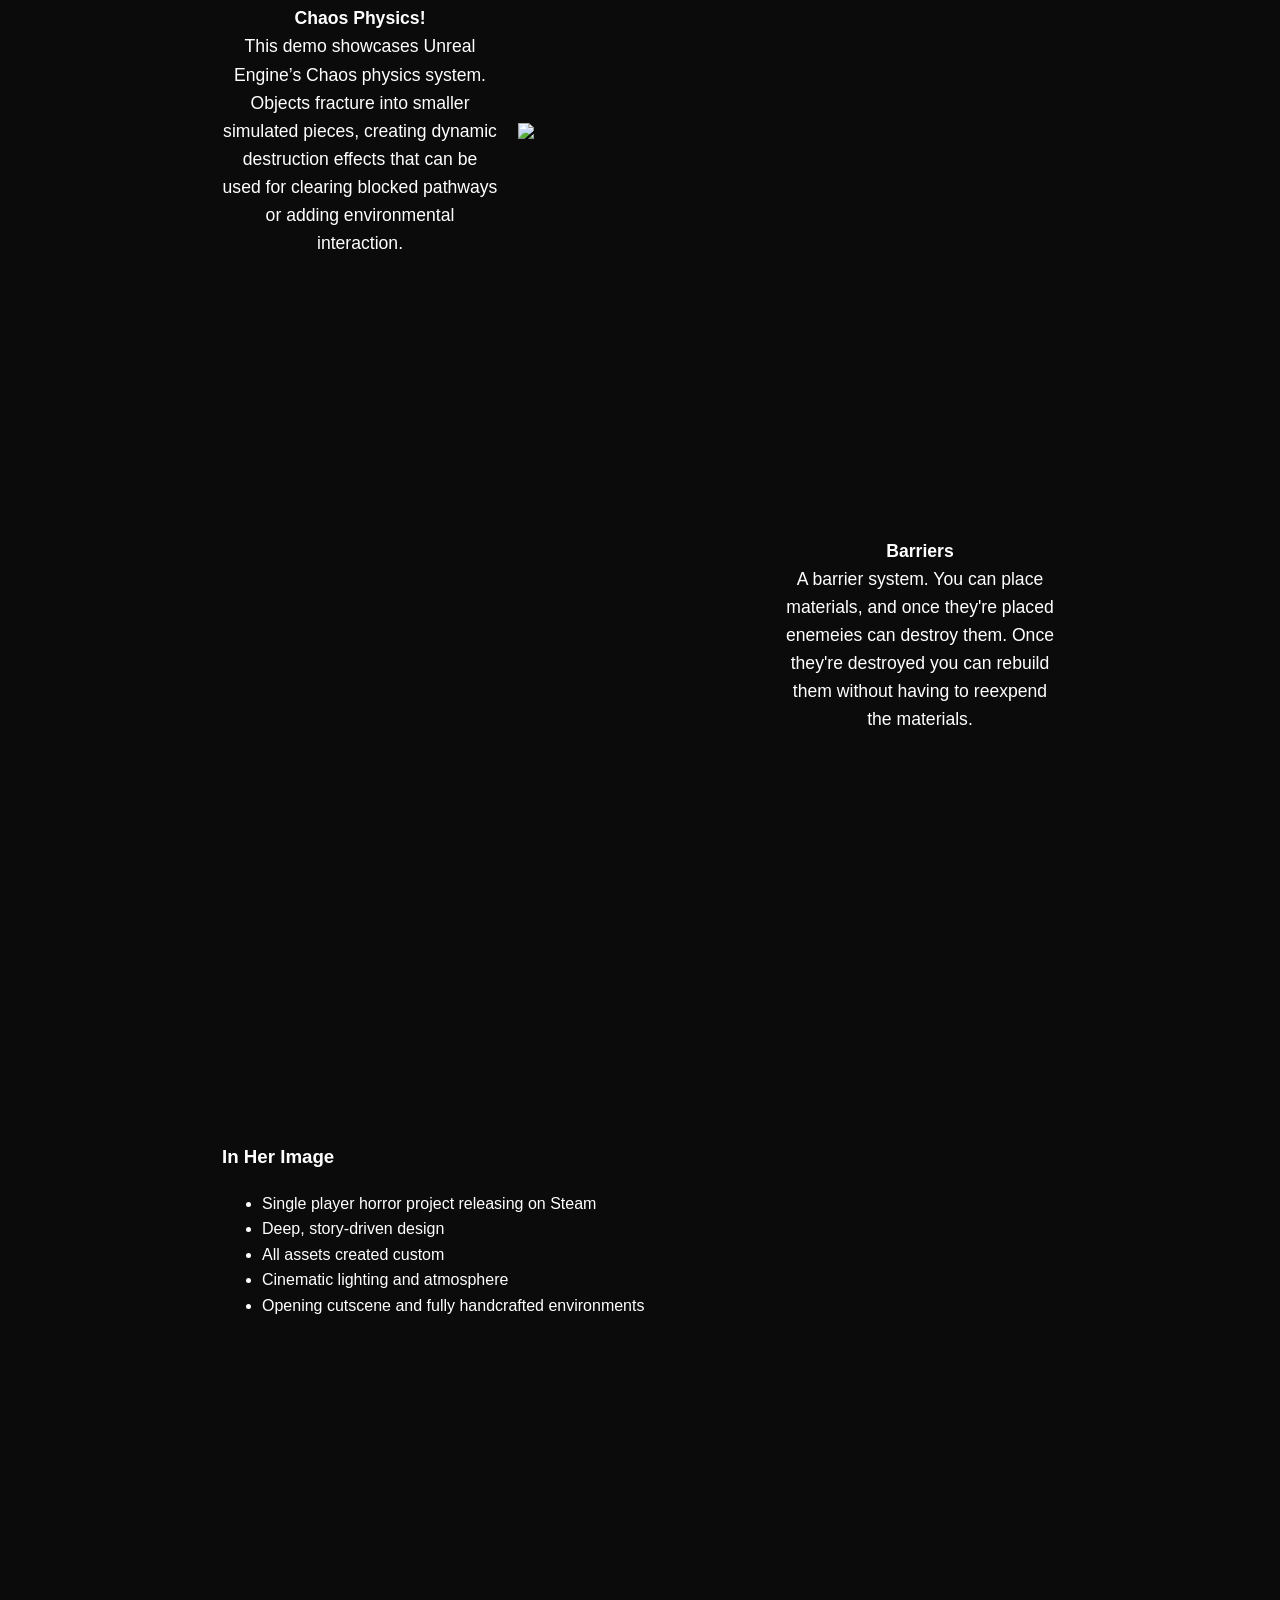
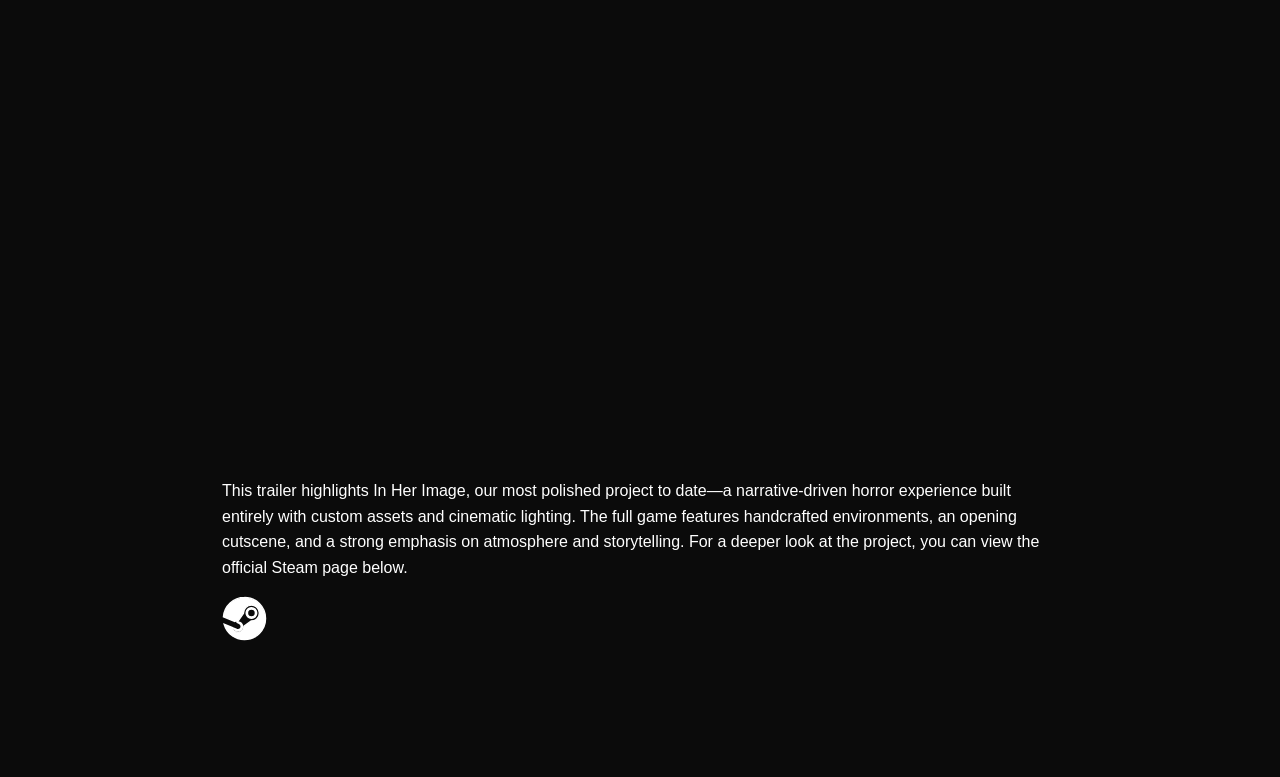
==== commit bf9cd6a6: "Fix HTML encoding issues in index.html" ====
--- a/index.html
+++ b/index.html
@@ -33,7 +33,7 @@
   <div class="bio-text">
     <h2>Hello!</h2>
     <p>
-      Hey, I’m Kai. I’m a 22-year-old game developer and environment artist with a background in Computer Science. 
+      Hey, I’m Kai. I’m a 23-year-old game developer and environment artist with a background in Computer Science. 
       I love creating immersive worlds, building systems from scratch, and bringing ideas to life inside Unreal Engine.
        Ever since I was little, my brother and I have been making video games together. We started in Unity
       and eventually moved to Unreal Engine. I'm an artist at heart, and I love
@@ -273,4 +273,4 @@
 document.querySelectorAll('.fade-in').forEach((el) => observer.observe(el));
 </script>
 
-</html>+</html>
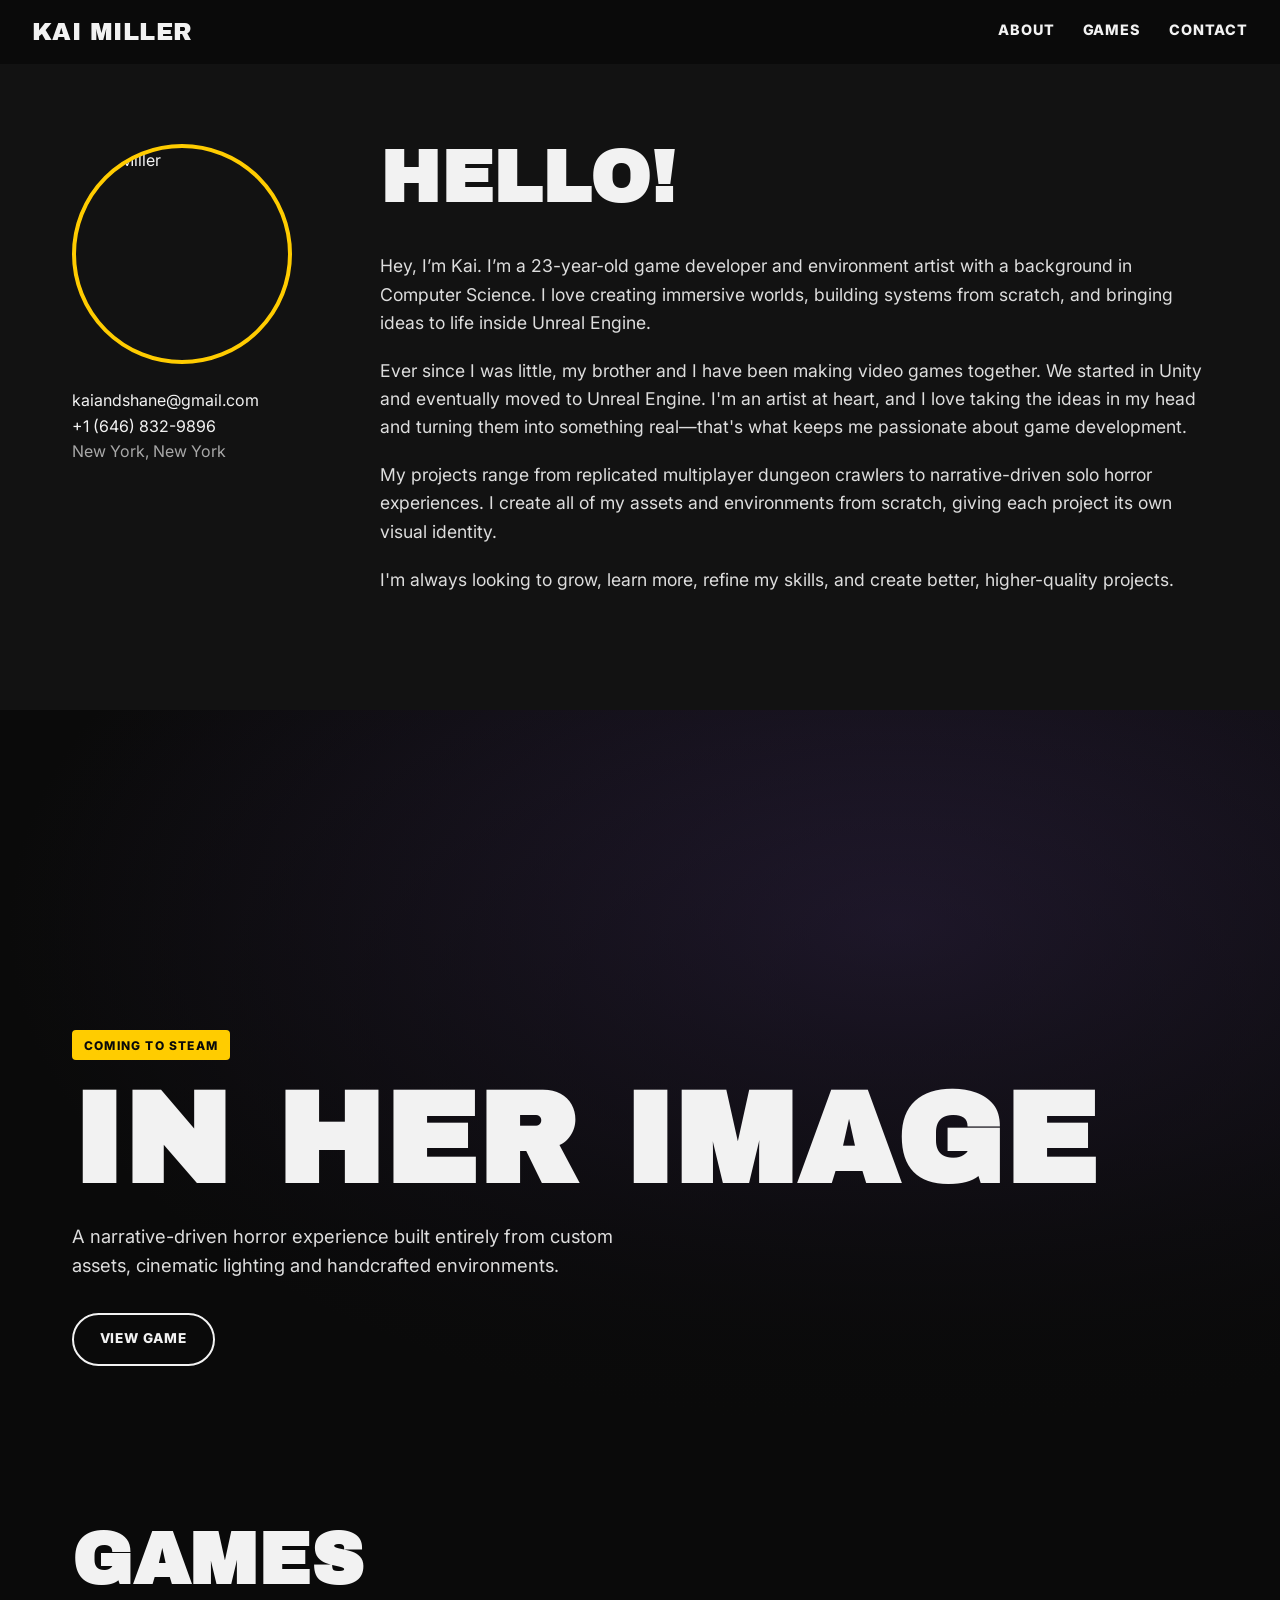
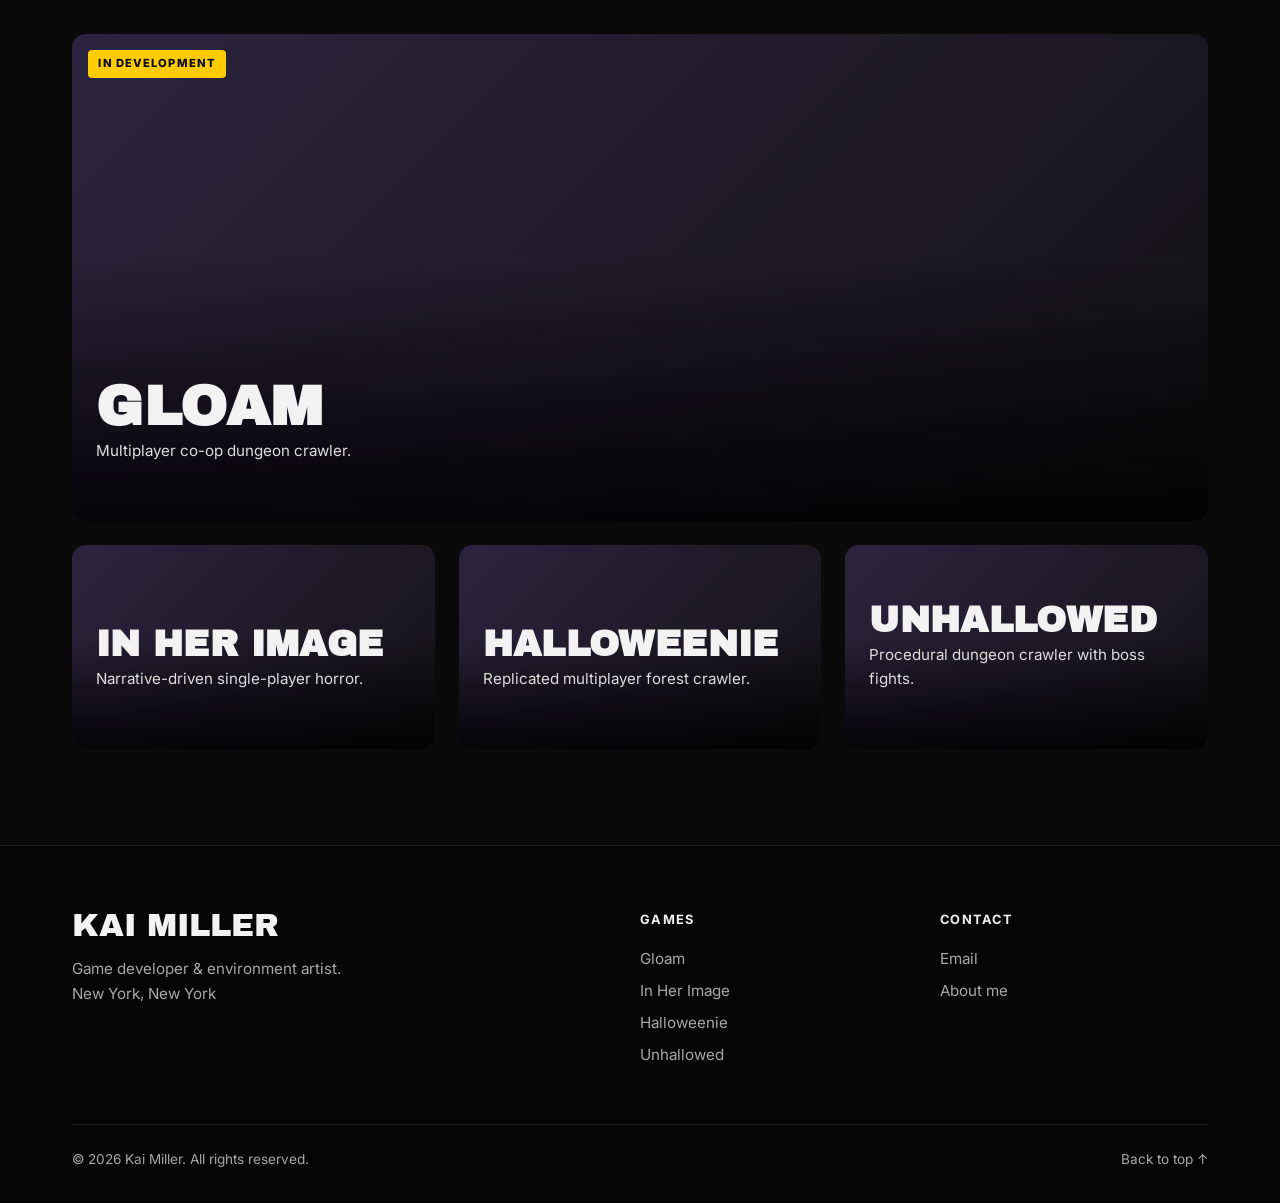
==== commit 17e3dcae: "Add files via upload" ====
--- a/index.html
+++ b/index.html
@@ -1,276 +1,73 @@
 <!DOCTYPE html>
 <html lang="en">
 <head>
-  <meta charset="UTF-8" />
-  <meta name="viewport" content="width=device-width, initial-scale=1.0" />
-  <title>Kai Miller Portfolio</title>
-  <link rel="stylesheet" href="style.css" />
+    <meta charset="UTF-8">
+    <meta name="viewport" content="width=device-width, initial-scale=1.0">
+    <title>Kai Miller — Game Developer</title>
+    <link rel="preconnect" href="https://fonts.googleapis.com">
+    <link rel="preconnect" href="https://fonts.gstatic.com" crossorigin>
+    <link href="https://fonts.googleapis.com/css2?family=Archivo+Black&family=Inter:wght@400;600;800&display=swap" rel="stylesheet">
+    <link rel="stylesheet" href="style.css">
+</head>
+<body id="top" data-header="solid">
 
-</head>
-<body>
-  <header>
-    <div class="logo" onclick="location.reload()"> Kai Miller</div>
-    <nav>
-      <a href="#projects">Projects</a>
-      <a href="#about">About</a>
-    </nav>
-  </header>
+    <!-- About -->
+    <section class="section section-alt page-top" id="about">
+        <div class="wrap about fade-in">
+            <div>
+                <img src="KaiPFP.jpeg" class="pfp" alt="Kai Miller">
+                <ul class="contact-list">
+                    <li><a href="mailto:kaiandshane@gmail.com">kaiandshane@gmail.com</a></li>
+                    <li><a href="tel:+16468329896">+1 (646) 832-9896</a></li>
+                    <li>New York, New York</li>
+                </ul>
+            </div>
+            <div>
+                <h2 class="section-title">Hello!</h2>
+                <p>
+                    Hey, I’m Kai. I’m a 23-year-old game developer and environment artist with a background in Computer Science.
+                    I love creating immersive worlds, building systems from scratch, and bringing ideas to life inside Unreal Engine.
+                </p>
+                <p>
+                    Ever since I was little, my brother and I have been making video games together. We started in Unity
+                    and eventually moved to Unreal Engine. I'm an artist at heart, and I love taking the ideas in my head
+                    and turning them into something real—that's what keeps me passionate about game development.
+                </p>
+                <p>
+                    My projects range from replicated multiplayer dungeon crawlers to narrative-driven solo horror experiences.
+                    I create all of my assets and environments from scratch, giving each project its own visual identity.
+                </p>
+                <p>
+                    I'm always looking to grow, learn more, refine my skills, and create better, higher-quality projects.
+                </p>
+            </div>
+        </div>
+    </section>
 
-  <div class="fade-in">
-  <section id="about">
-<div class="bio-container">
-  <div class="pfp-container">
-  <img src="KaiPFP.jpeg" class="pfp" alt="Profile Picture">
-  <div class="pfp-area">
-    <p class="contact">
-    <a href="mailto:kaiandshane@gmail.com">kaiandshane@gmail.com</a><br>
-    <a href="tel:+6468329896">+1 (646) 832-9896</a> <br>
-    New York, New York</p>
-  </p>
-</div>
-</div>
+    <!-- Featured banner: In Her Image -->
+    <section class="hero hero-feature">
+        <video class="hero-media" autoplay loop muted playsinline>
+            <source src="InHerImageTrailer.mp4" type="video/mp4">
+        </video>
+        <div class="hero-content fade-in">
+            <span class="eyebrow">Coming to Steam</span>
+            <h2 class="hero-title">In Her Image</h2>
+            <p>A narrative-driven horror experience built entirely from custom assets, cinematic lighting and handcrafted environments.</p>
+            <div class="hero-actions">
+                <a class="btn btn-ghost" href="in-her-image.html">View game</a>
+            </div>
+        </div>
+    </section>
 
-  <div class="bio-text">
-    <h2>Hello!</h2>
-    <p>
-      Hey, I’m Kai. I’m a 23-year-old game developer and environment artist with a background in Computer Science. 
-      I love creating immersive worlds, building systems from scratch, and bringing ideas to life inside Unreal Engine.
-       Ever since I was little, my brother and I have been making video games together. We started in Unity
-      and eventually moved to Unreal Engine. I'm an artist at heart, and I love
-      taking the ideas in my head and turning them into something real—that's what
-      keeps me passionate about game development.
-    </p>
+    <!-- Games -->
+    <section class="section" id="games">
+        <div class="wrap fade-in">
+            <h2 class="section-title">Games</h2>
+            <!-- Cards are filled in by site.js (edit the GAMES list there) -->
+            <div class="game-grid" id="game-grid"></div>
+        </div>
+    </section>
 
-    <p>
-      My projects range from replicated multiplayer dungeon crawlers to
-      narrative-driven solo horror experiences. I create all of my assets and
-      environments from scratch, giving each project its own visual identity.
-    </p>
-
-    <p>
-      I'm always looking to grow, learn more, refine my skills, and create better,
-      higher-quality projects.
-    </p>
-  </div>
-</div>
-</div>
-  </section>
-
-<section class="projects">
-  <div class="fade-in">
-  <h1>My Unreal Engine Projects</h1>
-
-  <div class="projects-container">
-
-  <a href=#Unhallowed class="card-link">
-  <div class="project-card">
-    <h3>Unhallowed</h3>
-    <p>
-      A dungeon crawler with procedural floors, a grid-based
-      minimap, and unique shop and boss encounters. Every run is entirely dynamic.
-    </p>
-  </div>
-</a>
-
-  <a href=#Halloweenie class="card-link">
-  <div class="project-card">
-    <h3>Halloweenie</h3>
-    <p>
-      A replicated multiplayer dungeon crawler with tile based forest generation. 
-      Customizable skins. Fort and character upgrading and exploration.
-    </p>
-  </div>
-  </a>
-
-  <a href=#InHerImage class="card-link">
-  <div class="project-card">
-    <h3>In Her Image</h3>
-    <p>
-      A narrative driven single player horror game. Focuses on story telling, 
-      environment and atmosphere to create a compelling and chilling experience.
-    </p>
-  </div>
-</div>
-</div>
-</a>
-
-<section id="Unhallowed">
-  <div class="fade-in">
-  <div class="project">
-    <h1>Unhallowed</h1>
-    <ul>
-      <li>Randomly generated dungeon focused on exploration</li>
-      <li>Grid-based minimap displaying dungeon layout, shops, and boss rooms</li>
-      <li>Two boss fights</li>
-      <li>Early multiplayer functionality</li>
-      <li>Physics handle system allowing object pickup and throwing</li>
-      <li>Partially functioning shop</li>
-      <li>Multiple handcrafted environments (no downloaded assets or textures)</li>
-      <li>Early school project with rough design but strong visuals</li>
-    </ul>
-<br>
-    <h2>Map Generation </h2>
-    <div class="row">
-      <img src="UnhallowedMinimap.gif" class="side-img">
-      <p class="middle-text">
-        Minimap generates according to the tile based map. Skull is the boss room. Crown is the shop. Trap door is 
-        the spawn room.</p>
-  </div>
-  
-    <div class="row">
-      <p class="middle-text">
-        Birds eye view of the randomly tile based map</p>
-        <img src="UnhallowedMap.gif" class="side-img">
-  </div>
-  <br>
-  <h2>Bosses</h2>
-  <br>
-  <video autoplay loop muted playsinline>
-    <source src="UnhallowedBosses.mp4">
-  </video>
-  <p> This clip showcases two of the project’s major boss encounters.
-• The Gravemound — A hulking creature built from tombstones, bones, and graveyard debris. My brother created the base model, while I handled weight-painting, animation integration, and AI behavior.
-• The Reaper — A skeletal warlock who uses ranged magic, AOE abilities, and teleport attacks. I created and simulated his cloak in Blender, handled the weight-painting, integrated both Mixamo and custom animations, and developed the behavior system. </p>
-    <br>
-    <div class="row">
-    <video width="540" height="720" autoplay loop muted playsinline>
-    <source src="UnhallowedBossRetargeting.mp4" type="video/mp4">
-      </video>
-    <p class="middle-text">
-      Here are some animation retargets for the boss, the reaper. Once characters are rigged and weight painted we retarget them mostly using
-      animations from Mixamo. </p>
-  </div>
-  <br>
-
-    <h2> Phyics Handle </h2>
-    <img src="UnhallowedPhysicsHandle.gif">
-    <p> I implemented a physics-based interaction system allowing the player to pick up, move, and throw various objects—crates, furniture, and environmental props. One early limitation was that players could stand on objects they were holding, enabling unintended movement exploits.
-    </p>
-
-<h2> Map Showcase </h2>
-  <video width="1080" height="720" autoplay loop muted playsinline>
-    <source src="UnhallowedMapShowcase.mp4" type="video/mp4">
-  </video>
-The project features two distinct environments:
-• A procedurally generated dungeon, built using a tile-based system and atmospheric lighting.
-• A handcrafted lush forest area, created entirely from custom Blender assets and Unreal’s foliage tools.
-Both regions were designed to contrast visually and give the world a sense of depth and variety.
-  </div>
-</section>
-
-<section id="Halloweenie">
-  <div class="fade-in">
-  <div class="project">
-    <h1>Halloweenie</h1>
-    <ul>
-      <li>Fully replicated multiplayer dungeon generation system</li>
-      <li>Replicated player animations and enemy behavior</li>
-      <li>Skin customization system</li>
-      <li>Steam subsystem integration</li>
-      <li>Custom horror jumpscares</li>
-      <li>Death system with spectating and respawning</li>
-      <li>GameMode-handled life cycle for all players</li>
-      <li>Varied environments: outdoor area, randomly generated forest, mines zone</li>
-      <li>Visually stunning but ultimately shelved project</li>
-    </ul>
-  </div>
-  <br>
-  <h2>Multiplayer</h2>
-  <h3>Lobbies</h3>
-    <div class="row">
-      <img src="HalloweenieLobby.gif" class="side-img">
-      <p class="middle-text">
-        A lobby system where players can create servers and join them</p>
-  </div>
-  <br>
-  <h3>Spawning System</h3>
-  <img src="HalloweenieSpawnPlayers.gif" class="side-img" style="width: 100%" height="auto">
-  <p> Once all players join the server, or all players are dead the server respawns the players</p>
-  <br>
-
-  <h3>Multiplayer Gameplay</h3>
-<video autoplay loop muted playsinline>
-  <source src="HalloweenieMultiplayer.mp4">
-  </video>
-  <p>Once all players join a session, they can freely explore the world together. Player animations, item interactions, and enemy AI all replicate seamlessly across the server, creating a smooth and synchronized multiplayer experience. 
-  </p>
-  <h2>Maps</h2>
-  <br>
-  <video autoplay loop muted playsinline>
-    <source src="HalloweenieRandomMap.mp4">
-  </video>
-  <strong>Forest</strong> <br>The forest uses an expanded version of the tile-based generation system from Unhallowed. Instead of placing individual tiles, the algorithm assembles full level chunks, allowing for larger, more natural outdoor environments with greater variation each run.. </p>
-<br>
-  <video autoplay loop muted playsinline>
-  <source src="HalloweenieBuiltMap.mp4">
-  </video>
-      <strong>Town</strong> <br> The town is a fully handcrafted environment featuring a fort, central settlement, train-station-style hub, and entry point to an underground mine system. All major structures and props were built and arranged manually. </p>
-    <br>
-      <video autoplay loop muted playsinline>
-  <source src="HalloweenieMines.mp4">
-  </video>
-      <strong>Mines</strong> <br>The mines extend from the edge of town into a dark, branching tunnel network. Players search for dynamite to clear blocked passages while an unseen threat stalks them from the shadows, heightening the tension as they progress. </p>
-    <br>
-    <h2>Skin Customization</h2>
-    <div class="row">
-    <img src="HalloweenieSkinCustomization.gif" style="width: 75%">
-          <p class="middle-text">
-      <br> A fully replicated customization system allows players to personalize their character’s appearance with different skins and cosmetic variations, all synchronized across the network for other players to see. </p>
-    </div>
-    <br>
-    <div class="row">
-          <p class="middle-text">
-       <strong> Chaos Physics! </strong> <br> This demo showcases Unreal Engine’s Chaos physics system. Objects fracture into smaller simulated pieces, creating dynamic destruction effects that can be used for clearing blocked pathways or adding environmental interaction. </p>
-    <img src="HalloweenieChaosPhysics.gif" width="540" height="auto">
-  </div>
-    <div class="row">
-          <video width="540" height="720" autoplay loop muted playsinline>
-    <source src="HalloweenieBarriers.mp4" type="video/mp4">
-      </video>
-          <p class="middle-text">
-       <strong> Barriers </strong> <br> A barrier system. You can place materials, and once they're placed enemeies can destroy them.
-      Once they're destroyed you can rebuild them without having to reexpend the materials. </p>
-  </div>
-
-</section>
-
-<section id="InHerImage">
-  <div class="fade-in">
-  <div class="project">
-    <h1>In Her Image</h1>
-    <ul>
-      <li>Single player horror project releasing on Steam</li>
-      <li>Deep, story-driven design</li>
-      <li>All assets created custom</li>
-      <li>Cinematic lighting and atmosphere</li>
-      <li>Opening cutscene and fully handcrafted environments</li>
-    </ul>
-  </div>
-  </div>
-<video width="1080" height="720" autoplay loop muted playsinline>
-    <source src="InHerImageTrailer.mp4" type="video/mp4">
-  </video>
-  <p>This trailer highlights In Her Image, our most polished project to date—a narrative-driven horror experience built entirely with custom assets and cinematic lighting. The full game features handcrafted environments, an opening cutscene, and a strong emphasis on atmosphere and storytelling. For a deeper look at the project, you can view the official Steam page below.
-  </p>
-    <a href="https://store.steampowered.com/app/4053030/In_Her_Image/" target="_blank"> 
-      <img src="Steam.svg" alt="Steam" style="width:45px;height:45px;"> </a>
-</section>
+    <script src="site.js"></script>
 </body>
-
-<script>
-const observer = new IntersectionObserver((entries) => {
-  entries.forEach(entry => {
-    if (entry.isIntersecting) {
-      entry.target.classList.add('visible'); 
-    } else {
-      entry.target.classList.remove('visible');
-    }
-  });
-}, {
-  threshold: 0.1 
-});
-
-document.querySelectorAll('.fade-in').forEach((el) => observer.observe(el));
-</script>
-
-</html>
+</html>
--- a/style.css
+++ b/style.css
@@ -1,197 +1,681 @@
+/* =========================================================
+   Kai Miller � Portfolio
+   Change the accent colour in one place: --accent
+   ========================================================= */
+
 :root {
-  --banner-color: #050505;
-  --footer-color: #07050a;
-  --backgroundtop-color: #0e1123;
-  --backgroundbottom-color: #0d0b1d;
-  --text-color: #ccc;
-  --textHovered-color: #ffffff;
+    --bg: #0a0a0a;
+    --bg-alt: #121212;
+    --card: #1a1a1a;
+    --text: #f2f2f2;
+    --muted: #a8a8a8;
+    --accent: #ffcc00;
+    --accent-text: #0a0a0a;
+    --display: 'Archivo Black', 'Arial Black', sans-serif;
+    --body: 'Inter', 'Segoe UI', Roboto, sans-serif;
+    --radius: 14px;
+    --max: 1200px;
+}
+
+* {
+    box-sizing: border-box;
+}
+
+html {
+    scroll-behavior: smooth;
 }
 
 body {
-  font-family: 'Segoe UI', Roboto, sans-serif;
-  line-height: 1.6;
-  color: #ffffff;
-  /*background: linear-gradient(to bottom, var(--backgroundtop-color), var(--backgroundbottom-color));*/
-  background: #0b0b0b;
-  background-attachment:fixed;
-  height: 100%;
-  margin: 0;
-  padding: 0;
-}
-
-/* Header */
-header {
-  display: flex;
-  justify-content: space-between;
-  align-items: center;
-  background: var(--banner-color);
-  padding: 1rem 2rem;
-  position:initial;
-  top: 0;
-  z-index: 10;
-}
+    margin: 0;
+    background: var(--bg);
+    color: var(--text);
+    font-family: var(--body);
+    line-height: 1.6;
+    -webkit-font-smoothing: antialiased;
+}
+
+img, video {
+    max-width: 100%;
+    display: block;
+}
+
+a {
+    color: inherit;
+}
+
+h1, h2, h3 {
+    font-family: var(--display);
+    text-transform: uppercase;
+    line-height: 0.95;
+    letter-spacing: 0.01em;
+    margin: 0 0 1rem;
+}
+
+.wrap {
+    max-width: var(--max);
+    margin: 0 auto;
+    padding: 0 2rem;
+}
+
+/* ---------- Header ---------- */
+
+.site-header {
+    position: fixed;
+    inset: 0 0 auto 0;
+    z-index: 50;
+    display: flex;
+    justify-content: space-between;
+    align-items: center;
+    padding: 1.25rem 2rem;
+    transition: background 0.3s, padding 0.3s;
+}
+
+    .site-header.scrolled,
+    .site-header.solid {
+        background: rgba(10, 10, 10, 0.92);
+        backdrop-filter: blur(8px);
+        padding: 0.8rem 2rem;
+    }
 
 .logo {
-    cursor: pointer;
-  font-weight: bold;
-  font-size: 1.5rem;
-  color: #ffffff;
-
-}
-
-nav a {
-  margin-left: 1rem;
-  color: #ccc;
-  text-decoration: none;
-}
-
-nav a:hover {
-  color: #fff;
-}
-
-
-/* Sections */
-section {
-  padding: 4rem 2rem;
-  max-width: 900px;
-  margin: auto;
-}
-
-h2 {
-  margin-bottom: 1.5rem;
-  color: #ffffff;
-  text-align: center;
-}
-
-.bio-container {
-  display: flex;
-  align-items: flex-start;
-  gap: 20px;
-  max-width: 900px;
-  margin: 0 auto;
-}
-
-.bio-img {
-  width: 220px; 
-  height: auto;
-  border-radius: 12px;
-  object-fit: cover;
-}
-
-.bio-text {
-  flex: 1;
-}
-
-.pfp-container {
-  text-align: center;
+    font-family: var(--display);
+    font-size: 1.5rem;
+    text-transform: uppercase;
+    text-decoration: none;
+    letter-spacing: 0.02em;
+}
+
+.site-nav {
+    display: flex;
+    gap: 1.75rem;
+}
+
+    .site-nav a {
+        font-weight: 800;
+        text-transform: uppercase;
+        text-decoration: none;
+        font-size: 0.9rem;
+        letter-spacing: 0.06em;
+        padding-bottom: 2px;
+        border-bottom: 2px solid transparent;
+        transition: border-color 0.2s, color 0.2s;
+    }
+
+        .site-nav a:hover {
+            border-color: var(--accent);
+            color: var(--accent);
+        }
+
+/* ---------- Buttons ---------- */
+
+.btn {
+    display: inline-flex;
+    align-items: center;
+    gap: 0.6rem;
+    padding: 0.85rem 1.6rem;
+    border-radius: 999px;
+    font-weight: 800;
+    text-transform: uppercase;
+    letter-spacing: 0.06em;
+    font-size: 0.85rem;
+    text-decoration: none;
+    transition: transform 0.2s, background 0.2s, color 0.2s;
+}
+
+    .btn:hover {
+        transform: translateY(-2px);
+    }
+
+.btn-primary {
+    background: var(--accent);
+    color: var(--accent-text);
+}
+
+.btn-ghost {
+    border: 2px solid var(--text);
+}
+
+    .btn-ghost:hover {
+        background: var(--text);
+        color: var(--bg);
+    }
+
+.btn img {
+    width: 20px;
+    height: 20px;
+}
+
+/* ---------- Hero (home + game pages) ---------- */
+
+.hero {
+    position: relative;
+    min-height: 100vh;
+    display: flex;
+    align-items: flex-end;
+    overflow: hidden;
+    background: radial-gradient(ellipse at 70% 30%, #2a1f3d 0%, var(--bg) 70%);
+}
+
+.hero-media {
+    position: absolute;
+    inset: 0;
+    width: 100%;
+    height: 100%;
+    object-fit: cover;
+}
+
+.hero::after {
+    content: '';
+    position: absolute;
+    inset: 0;
+    background: linear-gradient(to top, var(--bg) 0%, rgba(10,10,10,0.55) 40%, rgba(10,10,10,0.25) 100%);
+}
+
+.hero-content {
+    position: relative;
+    z-index: 1;
+    width: 100%;
+    max-width: var(--max);
+    margin: 0 auto;
+    padding: 0 2rem 6rem;
+}
+
+.eyebrow {
+    display: inline-block;
+    background: var(--accent);
+    color: var(--accent-text);
+    font-weight: 800;
+    text-transform: uppercase;
+    letter-spacing: 0.1em;
+    font-size: 0.75rem;
+    padding: 0.35rem 0.75rem;
+    border-radius: 4px;
+    margin-bottom: 1.25rem;
+}
+
+.hero h1 {
+    font-size: clamp(3rem, 10vw, 8.5rem);
+    margin-bottom: 1.25rem;
+}
+
+.hero p {
+    max-width: 560px;
+    font-size: 1.15rem;
+    color: #ddd;
+    margin: 0 0 2rem;
+}
+
+.hero-actions {
+    display: flex;
+    flex-wrap: wrap;
+    gap: 1rem;
+}
+
+.scroll-cue {
+    position: absolute;
+    bottom: 1.75rem;
+    left: 50%;
+    transform: translateX(-50%);
+    z-index: 1;
+    font-size: 0.75rem;
+    font-weight: 800;
+    letter-spacing: 0.2em;
+    text-transform: uppercase;
+    color: var(--muted);
+    animation: bob 2s ease-in-out infinite;
+}
+
+@keyframes bob {
+    0%, 100% {
+        transform: translate(-50%, 0);
+    }
+
+    50% {
+        transform: translate(-50%, 6px);
+    }
+}
+
+.game-hero {
+    min-height: 75vh;
+}
+
+/* Banner placed mid-page (homepage, under About) */
+.hero-feature {
+    min-height: 80vh;
+}
+
+    .hero-feature .hero-content {
+        padding-bottom: 4rem;
+    }
+
+.hero-title {
+    font-size: clamp(3rem, 10vw, 8.5rem);
+    margin-bottom: 1.25rem;
+}
+
+.game-hero h1 {
+    font-size: clamp(2.75rem, 8vw, 7rem);
+}
+
+/* ---------- Sections ---------- */
+
+/* First section on a page with no banner: clears the fixed header */
+.section.page-top {
+    padding-top: 9rem;
+}
+
+.section {
+    padding: 6rem 0;
+}
+
+.section-alt {
+    background: var(--bg-alt);
+}
+
+.section-title {
+    font-size: clamp(2.5rem, 6vw, 4.5rem);
+    margin-bottom: 2.5rem;
+}
+
+/* ---------- Game grid ---------- */
+
+.game-grid {
+    display: grid;
+    grid-template-columns: repeat(3, 1fr);
+    gap: 1.5rem;
+}
+
+.game-card {
+    position: relative;
+    display: block;
+    aspect-ratio: 16 / 9;
+    border-radius: var(--radius);
+    overflow: hidden;
+    text-decoration: none;
+    /* Shows if the capsule image is missing */
+    background: linear-gradient(135deg, #2b2440, #121212);
+}
+
+    .game-card img {
+        width: 100%;
+        height: 100%;
+        object-fit: cover;
+        transition: transform 0.5s ease;
+    }
+
+    .game-card::after {
+        content: '';
+        position: absolute;
+        inset: 0;
+        background: linear-gradient(to top, rgba(0,0,0,0.85) 0%, rgba(0,0,0,0) 55%);
+        transition: background 0.3s;
+    }
+
+    .game-card:hover img {
+        transform: scale(1.06);
+    }
+
+.game-card-info {
+    position: absolute;
+    left: 0;
+    right: 0;
+    bottom: 0;
+    z-index: 1;
+    padding: 1.5rem;
+}
+
+.game-card h3 {
+    font-size: clamp(1.5rem, 3vw, 2.25rem);
+    margin: 0 0 0.35rem;
+}
+
+.game-card p {
+    margin: 0;
+    color: #ddd;
+    font-size: 0.95rem;
+}
+
+.game-card .arrow {
+    display: inline-block;
+    margin-top: 0.75rem;
+    font-weight: 800;
+    text-transform: uppercase;
+    letter-spacing: 0.08em;
+    font-size: 0.8rem;
+    color: var(--accent);
+    transform: translateX(-6px);
+    opacity: 0;
+    transition: transform 0.3s, opacity 0.3s;
+}
+
+.game-card:hover .arrow {
+    transform: translateX(0);
+    opacity: 1;
+}
+
+.badge {
+    position: absolute;
+    top: 1rem;
+    left: 1rem;
+    z-index: 2;
+    background: var(--accent);
+    color: var(--accent-text);
+    font-weight: 800;
+    font-size: 0.7rem;
+    letter-spacing: 0.1em;
+    text-transform: uppercase;
+    padding: 0.3rem 0.65rem;
+    border-radius: 4px;
+}
+
+.game-card.featured {
+    grid-column: 1 / -1;
+    aspect-ratio: 21 / 9;
+}
+
+    .game-card.featured h3 {
+        font-size: clamp(2rem, 5vw, 3.5rem);
+    }
+
+/* ---------- About ---------- */
+
+.about {
+    display: grid;
+    grid-template-columns: 260px 1fr;
+    gap: 3rem;
+    align-items: start;
 }
 
 .pfp {
-  width: 150px;
-  height: 150px;
-  border-radius: 50%; 
-  object-fit: cover;
-}
-
-.pfp-caption {
-  margin-top: 10px;
-  color: #ccc;
-  font-size: 1rem;
-}
-
-.contact a {
-  color: #ffffff;
-  text-decoration: none;
-}
-
-.contact a:hover {
-  text-decoration: none; 
-  opacity: 0.8;          
-}
-
-.projects-container {
-  display: grid;
-  grid-template-columns: repeat(auto-fit, minmax(260px, 1fr));
-  gap: 24px;
-  padding: 20px;
-  max-width: 1100px;
-  margin: 0 auto;
-}
-
-.project-card {
-  background: #1d1d1d;
-  border-radius: 14px;
-  padding: 18px;
-  box-shadow: 0 4px 14px rgba(0,0,0,0.3);
-  transition: transform 0.25s, box-shadow 0.25s;
-}
-
-.project-card:hover {
-  transform: translateY(-6px);
-  box-shadow: 0 8px 18px rgba(0,0,0,0.4);
-}
-
-.project-img {
-  width: 100%;
-  height: 150px;
-  object-fit: cover;
-  border-radius: 10px;
-  margin-bottom: 12px;
-}
-
-.project-card h3 {
-  margin: 0 0 8px;
-  color: #fff;
-}
-
-.project-card p {
-  color: #ccc;
-  line-height: 1.4;
-  font-size: 0.95rem;
-}
-
-.card-link {
-  text-decoration: none;
-  color: inherit;    
-  display: block;    
-}
-
-.row {
-  display: flex;
-  align-items: center;      
-  justify-content: center;   
-  gap: 20px;                
-}
-
-.side-img {
-  width: 320px; 
-  flex-shrink: 1;  
-}
-
-.side-video{
-  width: 540px;
-  height: 720px;
-  flex-shrink: 1;  
-}
-
-.middle-text {
-  flex: 1;        
-  text-align: center;
-  font-size: 1.1rem; 
-}
-
-.side-vid {
-  max-width: 540px;
-  height: auto;
-}
+    width: 220px;
+    height: 220px;
+    border-radius: 50%;
+    object-fit: cover;
+    margin-bottom: 1.5rem;
+    border: 4px solid var(--accent);
+}
+
+.contact-list {
+    list-style: none;
+    padding: 0;
+    margin: 0;
+    color: var(--muted);
+}
+
+    .contact-list a {
+        text-decoration: none;
+        color: var(--text);
+    }
+
+        .contact-list a:hover {
+            color: var(--accent);
+        }
+
+.about p {
+    font-size: 1.1rem;
+    color: #ddd;
+    margin: 0 0 1.25rem;
+}
+
+/* ---------- Game detail pages ---------- */
+
+.back-link {
+    display: inline-block;
+    margin-bottom: 2.5rem;
+    font-weight: 800;
+    text-transform: uppercase;
+    letter-spacing: 0.08em;
+    font-size: 0.8rem;
+    text-decoration: none;
+    color: var(--muted);
+}
+
+    .back-link:hover {
+        color: var(--accent);
+    }
+
+.features {
+    display: flex;
+    flex-wrap: wrap;
+    gap: 0.6rem;
+    list-style: none;
+    padding: 0;
+    margin: 0 0 4rem;
+}
+
+    .features li {
+        background: var(--card);
+        border: 1px solid #2a2a2a;
+        border-radius: 999px;
+        padding: 0.5rem 1rem;
+        font-size: 0.9rem;
+    }
+
+.block {
+    margin-bottom: 5rem;
+}
+
+    .block h2 {
+        font-size: clamp(2rem, 4.5vw, 3.25rem);
+    }
+
+    .block h3 {
+        font-size: 1.4rem;
+        margin-top: 2.5rem;
+    }
+
+    .block p {
+        color: #ddd;
+        font-size: 1.05rem;
+        max-width: 760px;
+    }
+
+.media {
+    width: 100%;
+    border-radius: var(--radius);
+    margin: 1.5rem 0;
+    background: #000;
+}
+
+.split {
+    display: grid;
+    grid-template-columns: 1fr 1fr;
+    gap: 2.5rem;
+    align-items: center;
+    margin: 2rem 0;
+}
+
+    .split .media {
+        margin: 0;
+    }
+
+    .split.reverse > :first-child {
+        order: 2;
+    }
+
+    .split.tall {
+        grid-template-columns: 2fr 3fr;
+    }
+
+.bullets {
+    padding-left: 1.2rem;
+    color: #ddd;
+}
+
+    .bullets li {
+        margin-bottom: 0.6rem;
+    }
+
+    .bullets strong {
+        color: var(--text);
+    }
+
+.placeholder {
+    border: 2px dashed #333;
+    border-radius: var(--radius);
+    padding: 3rem 2rem;
+    text-align: center;
+    color: var(--muted);
+}
+
+.more-games {
+    margin-top: 2rem;
+}
+
+    .more-games .game-card h3 {
+        font-size: 1.3rem;
+    }
+
+    .more-games .game-card p {
+        display: none;
+    }
+
+/* ---------- Footer ---------- */
+
+.site-footer {
+    background: #050505;
+    border-top: 1px solid #1f1f1f;
+    padding: 4rem 0 2rem;
+    color: var(--muted);
+    font-size: 0.95rem;
+}
+
+.footer-grid {
+    display: grid;
+    grid-template-columns: 2fr 1fr 1fr;
+    gap: 2rem;
+    margin-bottom: 3rem;
+}
+
+.footer-logo {
+    font-family: var(--display);
+    font-size: 2rem;
+    text-transform: uppercase;
+    color: var(--text);
+    line-height: 1;
+    margin-bottom: 0.75rem;
+}
+
+.site-footer h4 {
+    color: var(--text);
+    text-transform: uppercase;
+    letter-spacing: 0.1em;
+    font-size: 0.8rem;
+    margin: 0 0 1rem;
+}
+
+.site-footer ul {
+    list-style: none;
+    padding: 0;
+    margin: 0;
+}
+
+.site-footer li {
+    margin-bottom: 0.5rem;
+}
+
+.site-footer a {
+    text-decoration: none;
+}
+
+    .site-footer a:hover {
+        color: var(--accent);
+    }
+
+.footer-bottom {
+    border-top: 1px solid #1f1f1f;
+    padding-top: 1.5rem;
+    display: flex;
+    justify-content: space-between;
+    flex-wrap: wrap;
+    gap: 1rem;
+    font-size: 0.85rem;
+}
+
+/* ---------- Fade in ---------- */
 
 .fade-in {
-  opacity: 0;
-  transform: translateY(50px);
-  transition: opacity .6s ease-out, transform .6s ease-out;
-}
-
-.fade-in.visible {
-  opacity: 1;
-  transform: translateY(0);
-}+    opacity: 0;
+    transform: translateY(40px);
+    transition: opacity 0.7s ease-out, transform 0.7s ease-out;
+}
+
+    .fade-in.visible {
+        opacity: 1;
+        transform: none;
+    }
+
+/* ---------- Mobile ---------- */
+
+@media (max-width: 860px) {
+    .wrap {
+        padding: 0 1.25rem;
+    }
+
+    .site-header,
+    .site-header.scrolled,
+    .site-header.solid {
+        padding: 0.9rem 1.25rem;
+    }
+
+    .site-nav {
+        gap: 1rem;
+    }
+
+        .site-nav a {
+            font-size: 0.75rem;
+        }
+
+    .logo {
+        font-size: 1.15rem;
+    }
+
+    .hero-content {
+        padding: 0 1.25rem 5rem;
+    }
+
+    .game-grid,
+    .more-games .game-grid {
+        grid-template-columns: 1fr;
+    }
+
+    .game-card.featured {
+        grid-column: auto;
+        aspect-ratio: 16 / 9;
+    }
+
+    .game-card .arrow {
+        opacity: 1;
+        transform: none;
+    }
+
+    .about {
+        grid-template-columns: 1fr;
+        text-align: center;
+    }
+
+    .pfp {
+        margin: 0 auto 1.5rem;
+    }
+
+    .split,
+    .split.tall {
+        grid-template-columns: 1fr;
+    }
+
+        .split.reverse > :first-child {
+            order: 0;
+        }
+
+    .footer-grid {
+        grid-template-columns: 1fr 1fr;
+    }
+
+        .footer-grid > :first-child {
+            grid-column: span 2;
+        }
+
+    .section {
+        padding: 4rem 0;
+    }
+}
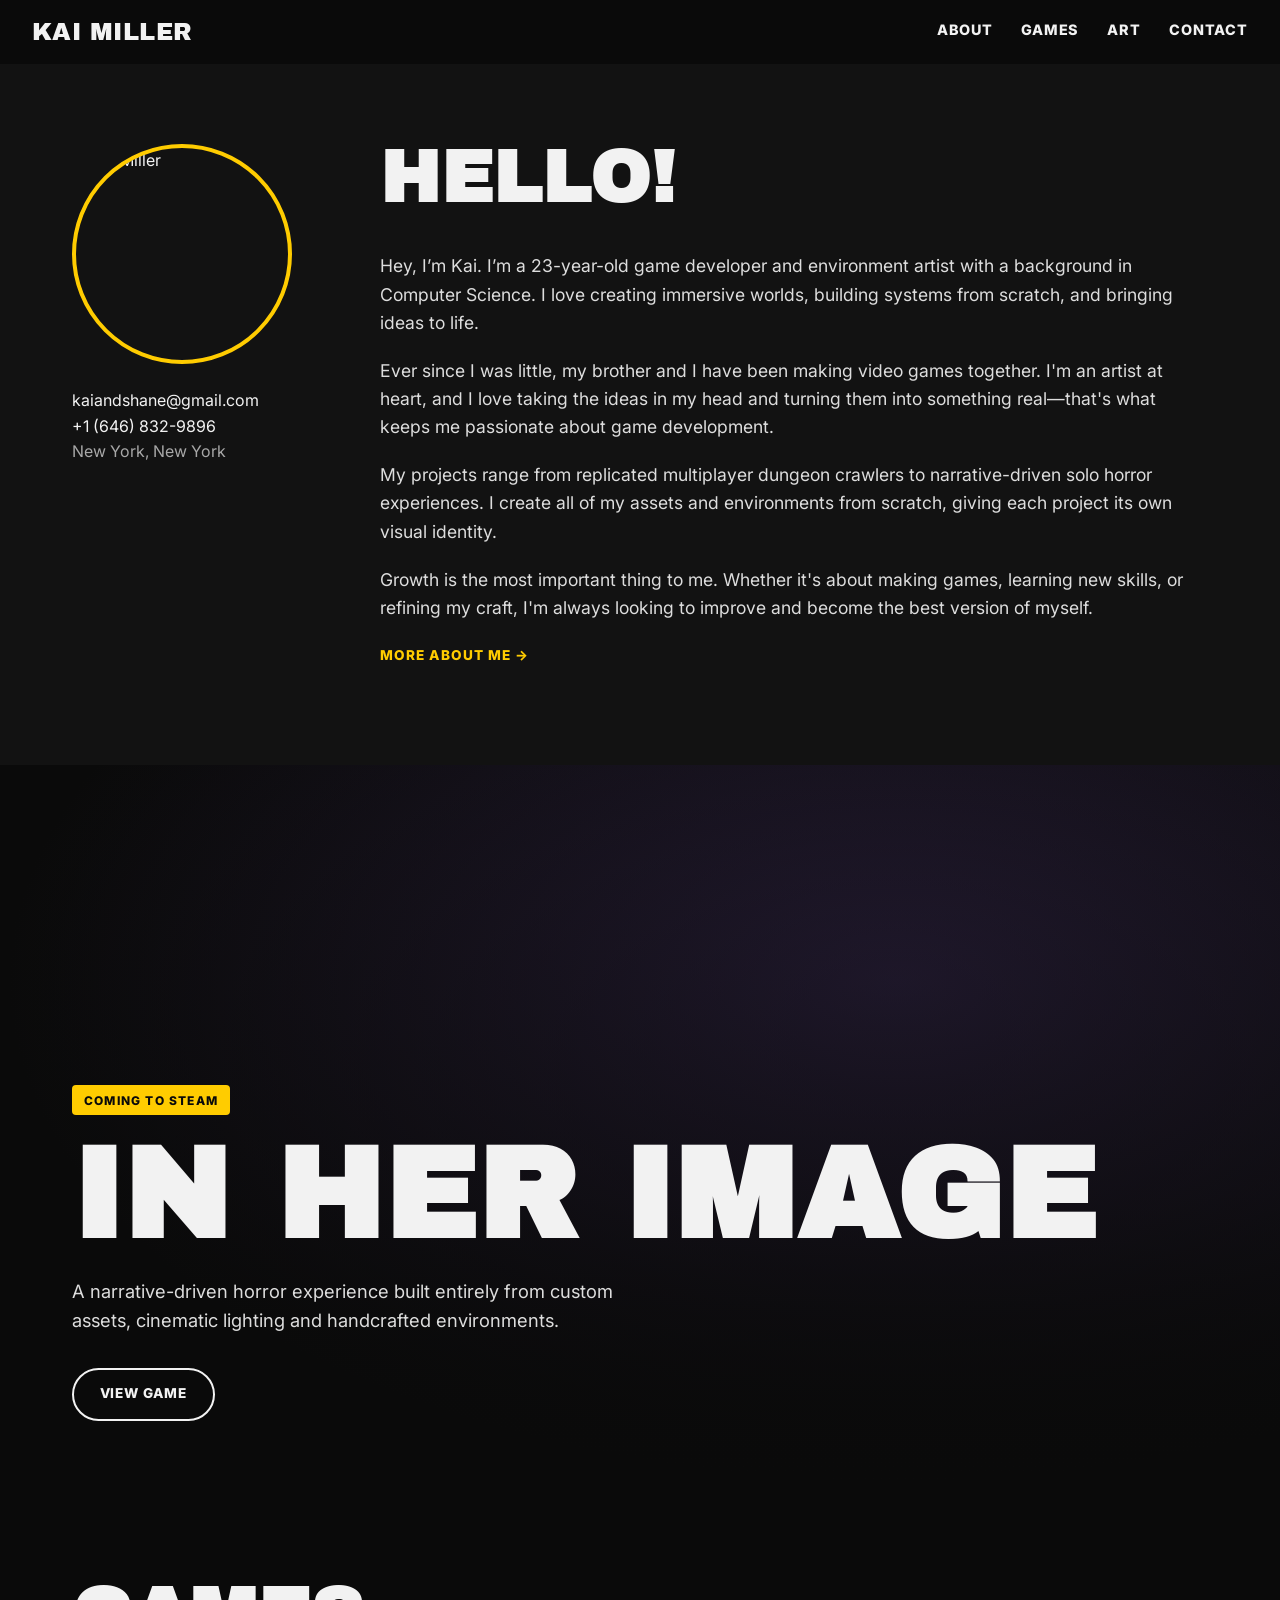
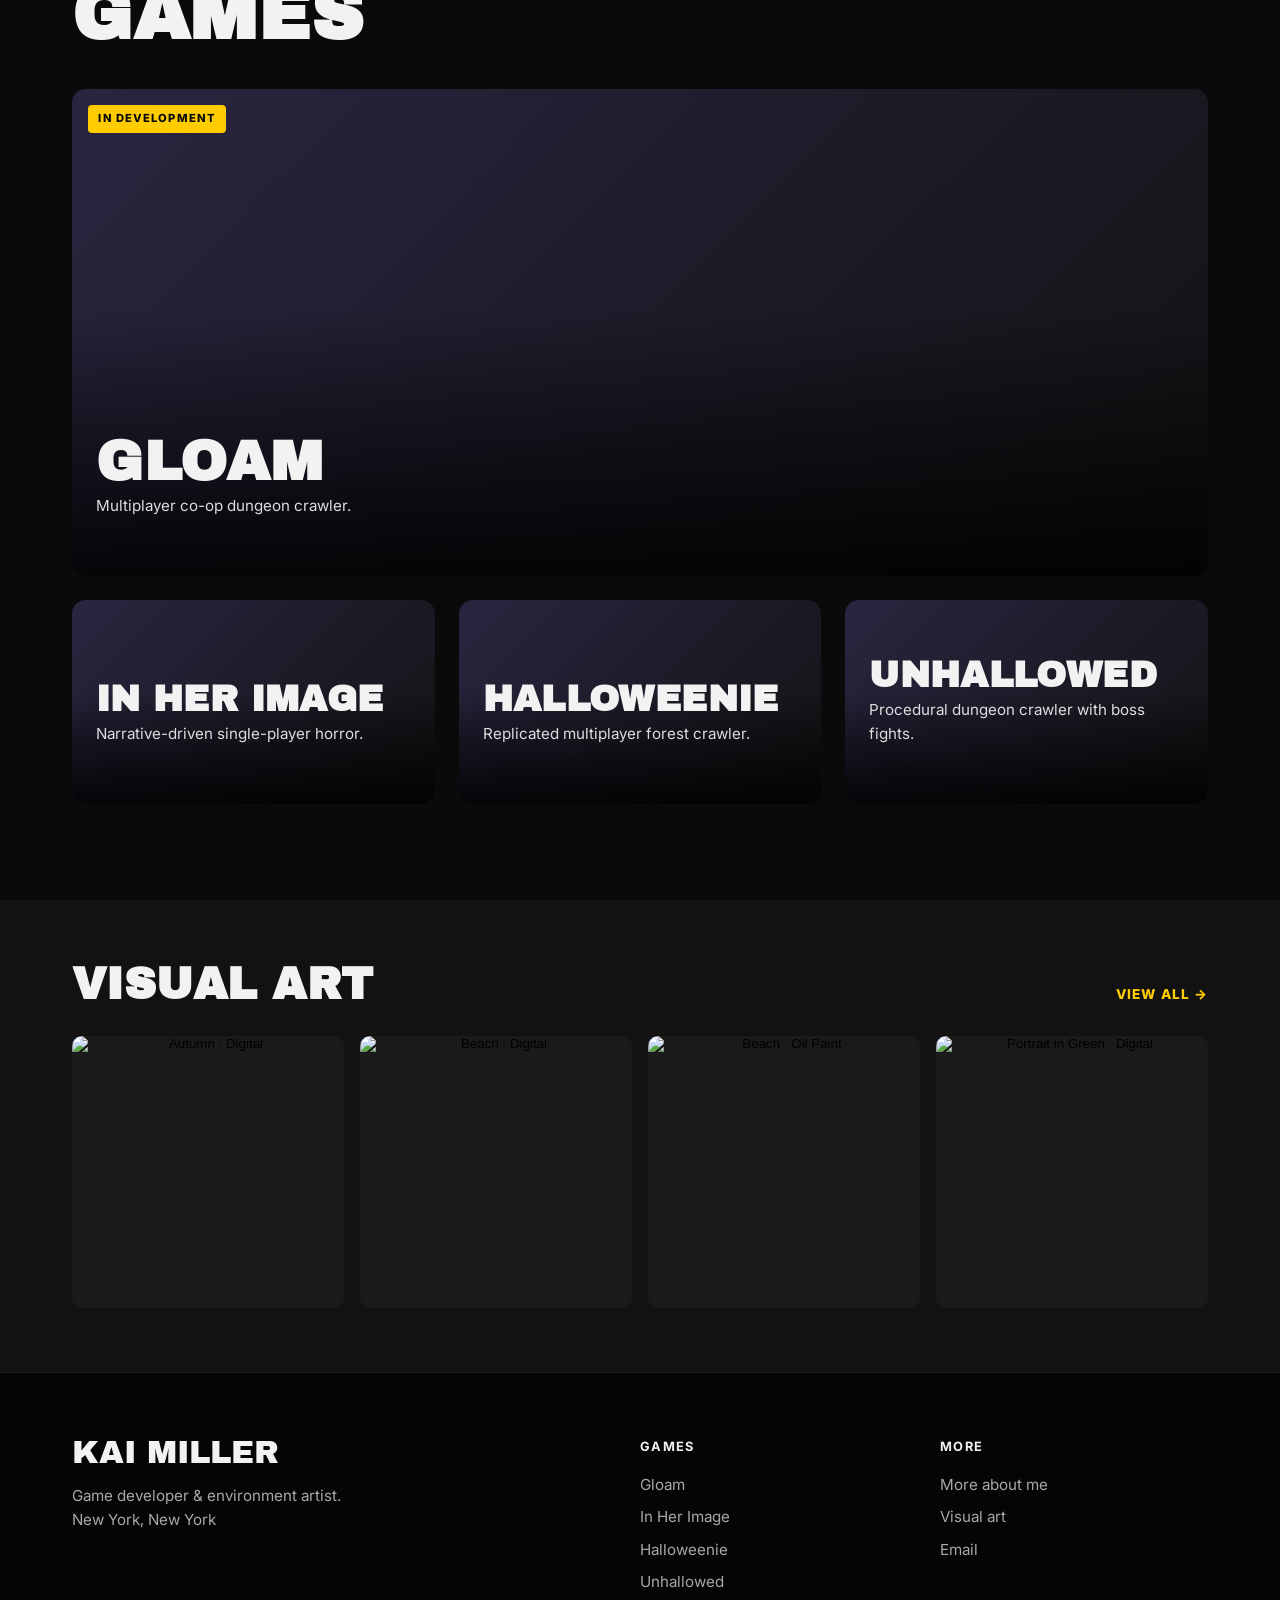
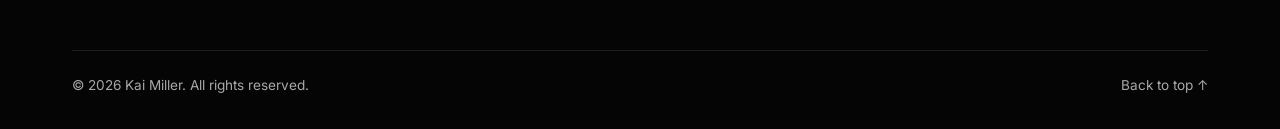
==== commit 27937f54: "Revise About section and add Visual Art section Updated the content in the 'About' section and added" ====
--- a/index.html
+++ b/index.html
@@ -26,11 +26,10 @@
                 <h2 class="section-title">Hello!</h2>
                 <p>
                     Hey, I’m Kai. I’m a 23-year-old game developer and environment artist with a background in Computer Science.
-                    I love creating immersive worlds, building systems from scratch, and bringing ideas to life inside Unreal Engine.
+                    I love creating immersive worlds, building systems from scratch, and bringing ideas to life.
                 </p>
                 <p>
-                    Ever since I was little, my brother and I have been making video games together. We started in Unity
-                    and eventually moved to Unreal Engine. I'm an artist at heart, and I love taking the ideas in my head
+                    Ever since I was little, my brother and I have been making video games together. I'm an artist at heart, and I love taking the ideas in my head
                     and turning them into something real—that's what keeps me passionate about game development.
                 </p>
                 <p>
@@ -38,8 +37,9 @@
                     I create all of my assets and environments from scratch, giving each project its own visual identity.
                 </p>
                 <p>
-                    I'm always looking to grow, learn more, refine my skills, and create better, higher-quality projects.
+                    Growth is the most important thing to me. Whether it's about making games, learning new skills, or refining my craft, I'm always looking to improve and become the best version of myself.
                 </p>
+                <a class="more-link" href="more-about-me.html">More about me →</a>
             </div>
         </div>
     </section>
@@ -68,6 +68,17 @@
         </div>
     </section>
 
+    <!-- Visual Art (preview — shows the first few pieces from the ART list in site.js) -->
+    <section class="section section-alt section-compact" id="art">
+        <div class="wrap fade-in">
+            <div class="section-head">
+                <h2 class="section-title small">Visual Art</h2>
+                <a class="more-link" href="visual-art.html">View all →</a>
+            </div>
+            <div class="art-grid" id="art-preview"></div>
+        </div>
+    </section>
+
     <script src="site.js"></script>
 </body>
-</html>+</html>
--- a/style.css
+++ b/style.css
@@ -1,5 +1,5 @@
 /* =========================================================
-   Kai Miller � Portfolio
+   Kai Miller — Portfolio
    Change the accent colour in one place: --accent
    ========================================================= */
 
@@ -530,6 +530,198 @@
         display: none;
     }
 
+/* ---------- Links ---------- */
+
+.more-link {
+    display: inline-block;
+    font-weight: 800;
+    text-transform: uppercase;
+    letter-spacing: 0.08em;
+    font-size: 0.85rem;
+    text-decoration: none;
+    color: var(--accent);
+    border-bottom: 2px solid transparent;
+    transition: border-color 0.2s;
+}
+
+    .more-link:hover {
+        border-color: var(--accent);
+    }
+
+/* ---------- Visual art ---------- */
+
+.section-compact {
+    padding: 4rem 0;
+}
+
+.section-head {
+    display: flex;
+    justify-content: space-between;
+    align-items: baseline;
+    gap: 1rem;
+    margin-bottom: 1.75rem;
+}
+
+    .section-head .section-title {
+        margin: 0;
+    }
+
+.section-title.small {
+    font-size: clamp(1.75rem, 4vw, 2.75rem);
+}
+
+/* Homepage preview: one small row */
+.art-grid {
+    display: grid;
+    grid-template-columns: repeat(4, 1fr);
+    gap: 1rem;
+}
+
+.art-tile {
+    position: relative;
+    display: block;
+    aspect-ratio: 1 / 1;
+    border-radius: 10px;
+    overflow: hidden;
+    background: var(--card);
+    cursor: zoom-in;
+    border: 0;
+    padding: 0;
+}
+
+    .art-tile img {
+        width: 100%;
+        height: 100%;
+        object-fit: cover;
+        transition: transform 0.4s ease;
+    }
+
+    .art-tile:hover img {
+        transform: scale(1.06);
+    }
+
+    .art-tile.empty {
+        border: 2px dashed #333;
+        background: transparent;
+        cursor: default;
+        display: flex;
+        align-items: center;
+        justify-content: center;
+        color: #555;
+        font-size: 0.8rem;
+        text-transform: uppercase;
+        letter-spacing: 0.1em;
+    }
+
+/* Full gallery page: masonry columns, images keep their shape */
+.gallery {
+    columns: 3 280px;
+    column-gap: 1rem;
+}
+
+    .gallery .art-tile {
+        aspect-ratio: auto;
+        margin-bottom: 1rem;
+        break-inside: avoid;
+        width: 100%;
+    }
+
+        .gallery .art-tile.empty {
+            aspect-ratio: 4 / 3;
+        }
+
+.art-caption {
+    position: absolute;
+    left: 0;
+    right: 0;
+    bottom: 0;
+    padding: 2rem 1rem 0.75rem;
+    background: linear-gradient(to top, rgba(0,0,0,0.8), transparent);
+    color: var(--text);
+    font-weight: 600;
+    font-size: 0.9rem;
+    text-align: left;
+    opacity: 0;
+    transition: opacity 0.3s;
+}
+
+.art-tile:hover .art-caption {
+    opacity: 1;
+}
+
+/* Click-to-enlarge */
+.lightbox {
+    position: fixed;
+    inset: 0;
+    z-index: 100;
+    background: rgba(0,0,0,0.92);
+    display: none;
+    flex-direction: column;
+    align-items: center;
+    justify-content: center;
+    padding: 2rem;
+    cursor: zoom-out;
+}
+
+    .lightbox.open {
+        display: flex;
+    }
+
+    .lightbox img {
+        max-width: 100%;
+        max-height: 85vh;
+        border-radius: 8px;
+    }
+
+    .lightbox p {
+        color: var(--muted);
+        margin-top: 1rem;
+    }
+
+.page-intro {
+    max-width: 680px;
+    color: #ddd;
+    font-size: 1.1rem;
+    margin: 0 0 3rem;
+}
+
+/* ---------- More about me ---------- */
+
+.story p {
+    color: #ddd;
+    font-size: 1.1rem;
+    max-width: 760px;
+    margin: 0 0 1.25rem;
+}
+
+.skills-grid {
+    display: grid;
+    grid-template-columns: repeat(3, 1fr);
+    gap: 1.25rem;
+}
+
+.skill-card {
+    background: var(--card);
+    border: 1px solid #2a2a2a;
+    border-radius: var(--radius);
+    padding: 1.5rem;
+}
+
+    .skill-card h3 {
+        font-size: 1.15rem;
+        color: var(--accent);
+        margin-bottom: 1rem;
+    }
+
+    .skill-card .features {
+        margin: 0;
+    }
+
+        .skill-card .features li {
+            background: #232323;
+            font-size: 0.85rem;
+        }
+
 /* ---------- Footer ---------- */
 
 .site-footer {
@@ -654,6 +846,14 @@
         text-align: center;
     }
 
+    .art-grid {
+        grid-template-columns: repeat(2, 1fr);
+    }
+
+    .skills-grid {
+        grid-template-columns: 1fr;
+    }
+
     .pfp {
         margin: 0 auto 1.5rem;
     }
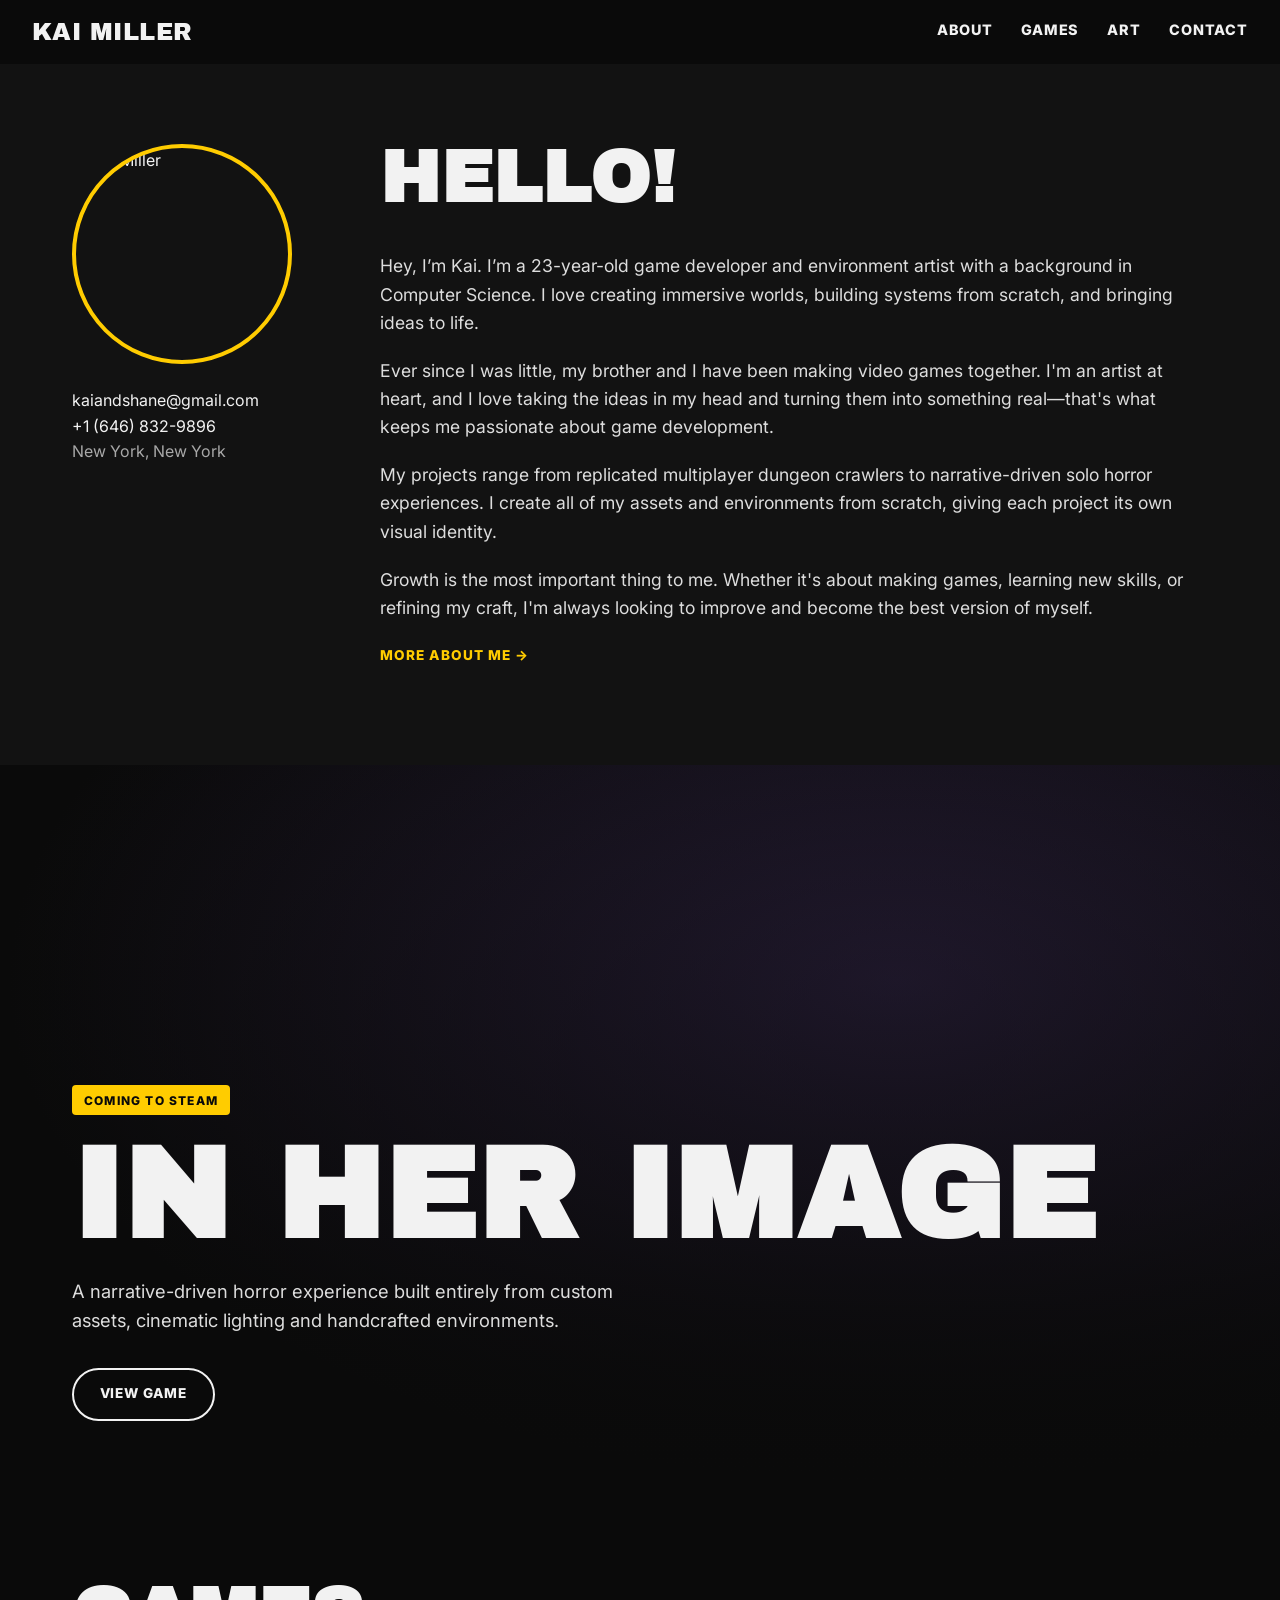
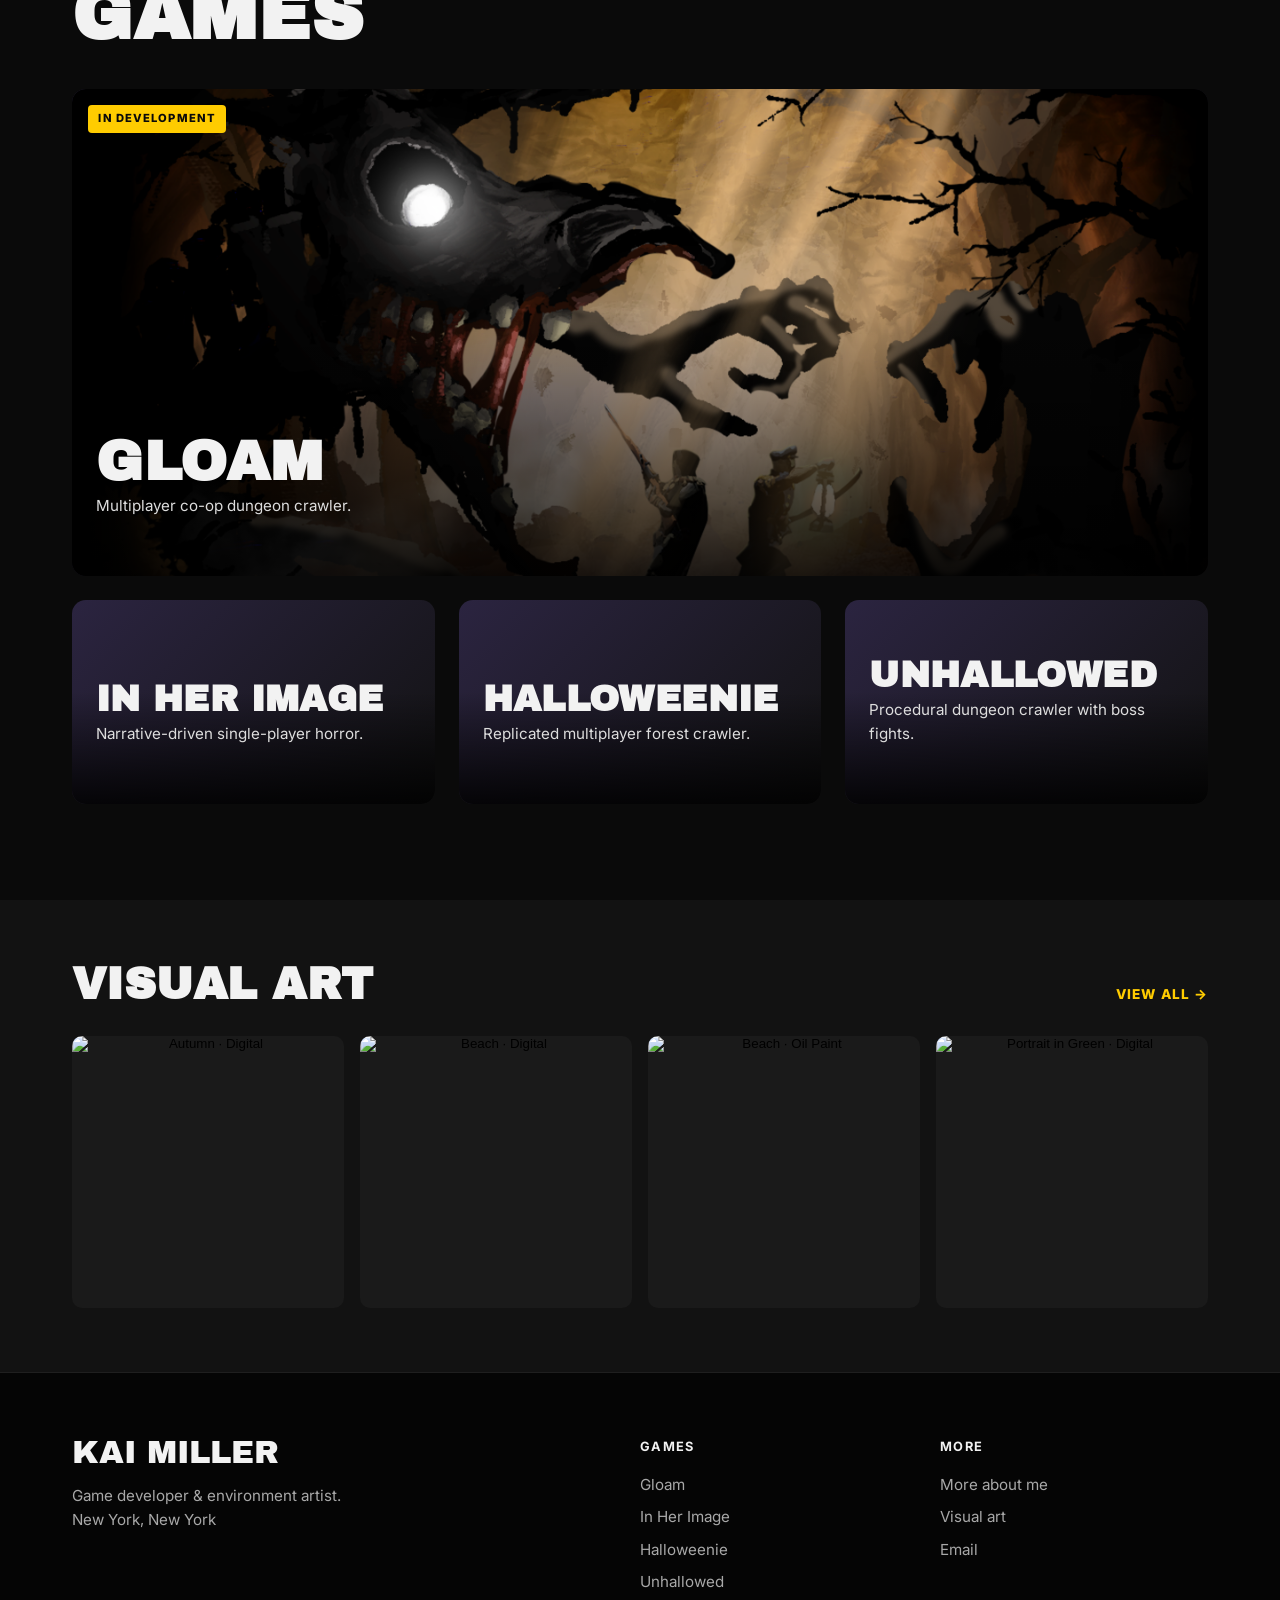
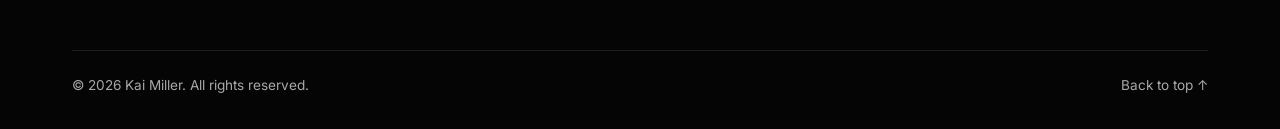
==== commit 1ea79795: "Add files via upload" ====
--- a/index.html
+++ b/index.html
@@ -81,4 +81,4 @@
 
     <script src="site.js"></script>
 </body>
-</html>
+</html>
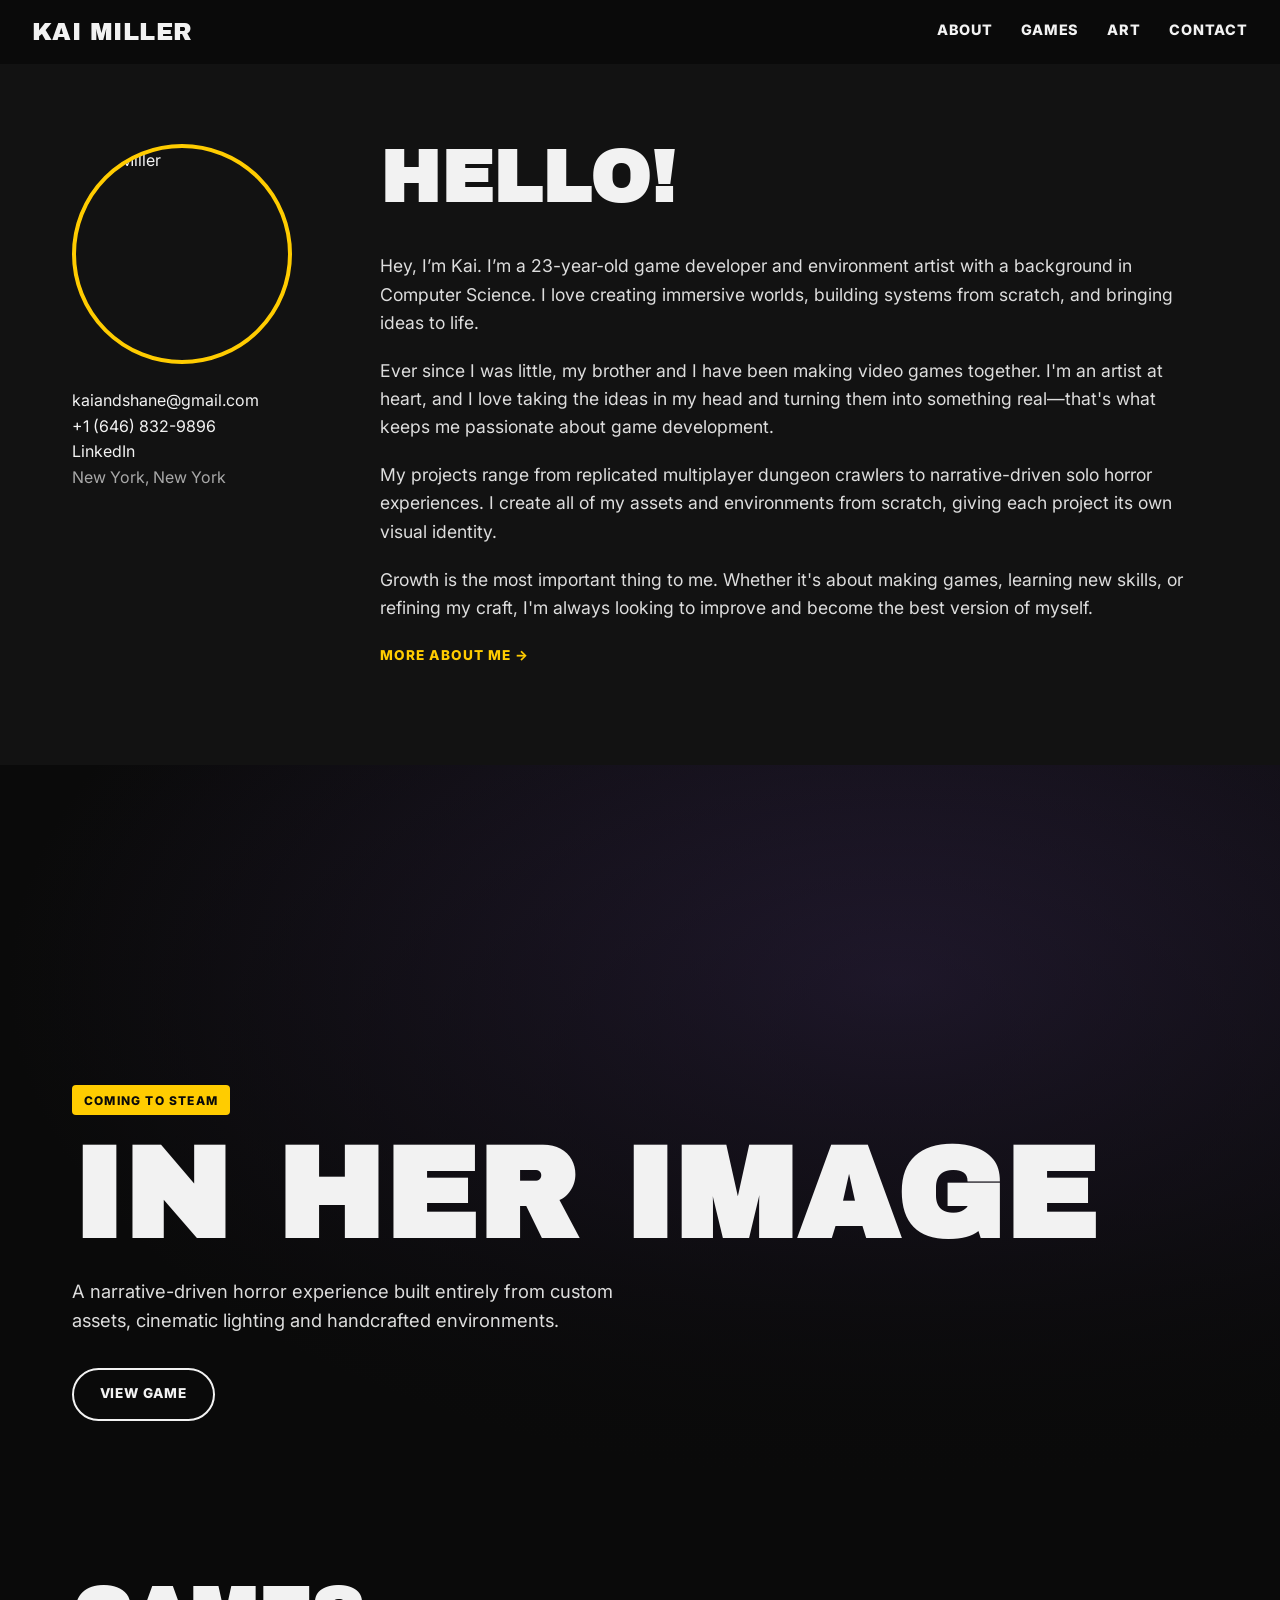
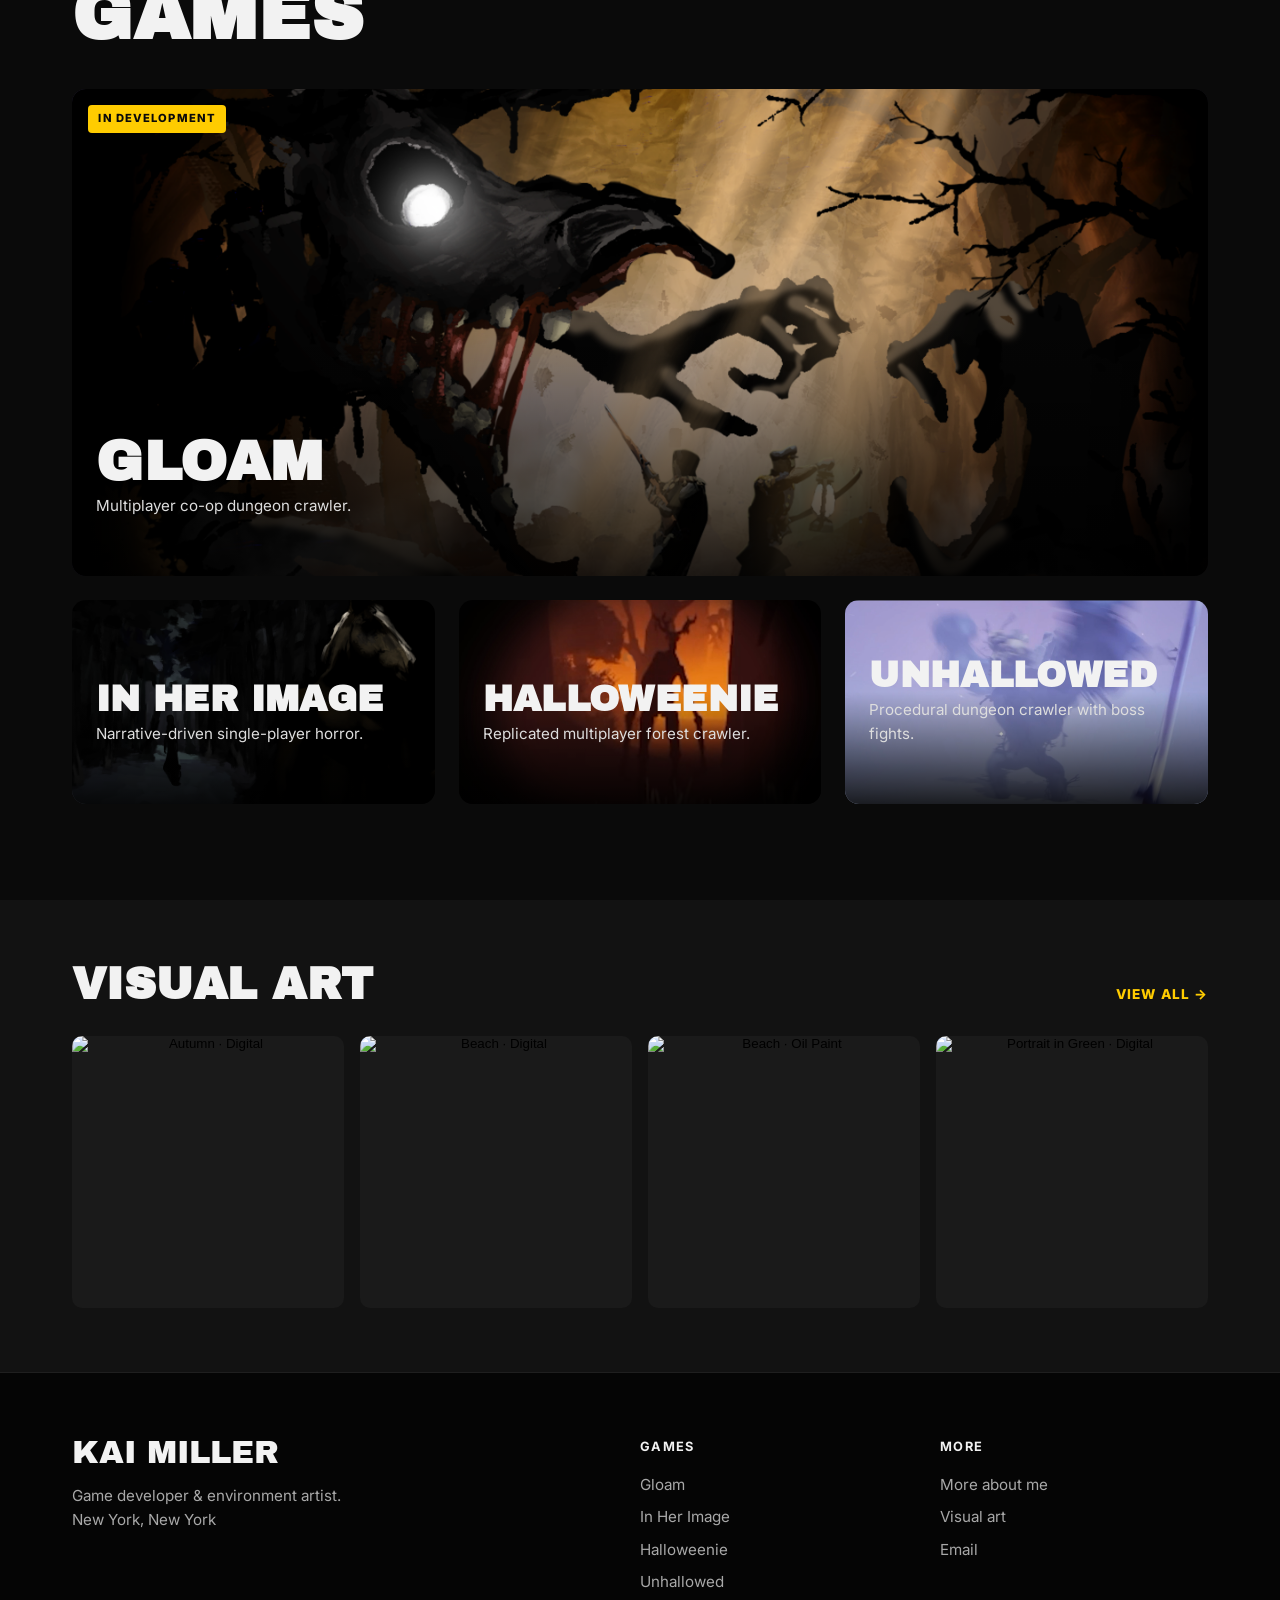
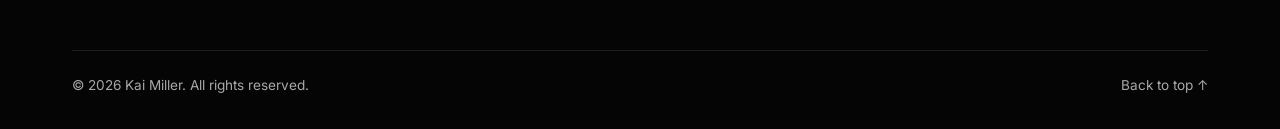
==== commit 70eba6b8: "Update index.html" ====
--- a/index.html
+++ b/index.html
@@ -19,6 +19,7 @@
                 <ul class="contact-list">
                     <li><a href="mailto:kaiandshane@gmail.com">kaiandshane@gmail.com</a></li>
                     <li><a href="tel:+16468329896">+1 (646) 832-9896</a></li>
+                    <li><a href="www.linkedin.com/in/kai-miller-06183b231">LinkedIn</a></li>
                     <li>New York, New York</li>
                 </ul>
             </div>
@@ -81,4 +82,4 @@
 
     <script src="site.js"></script>
 </body>
-</html>+</html>
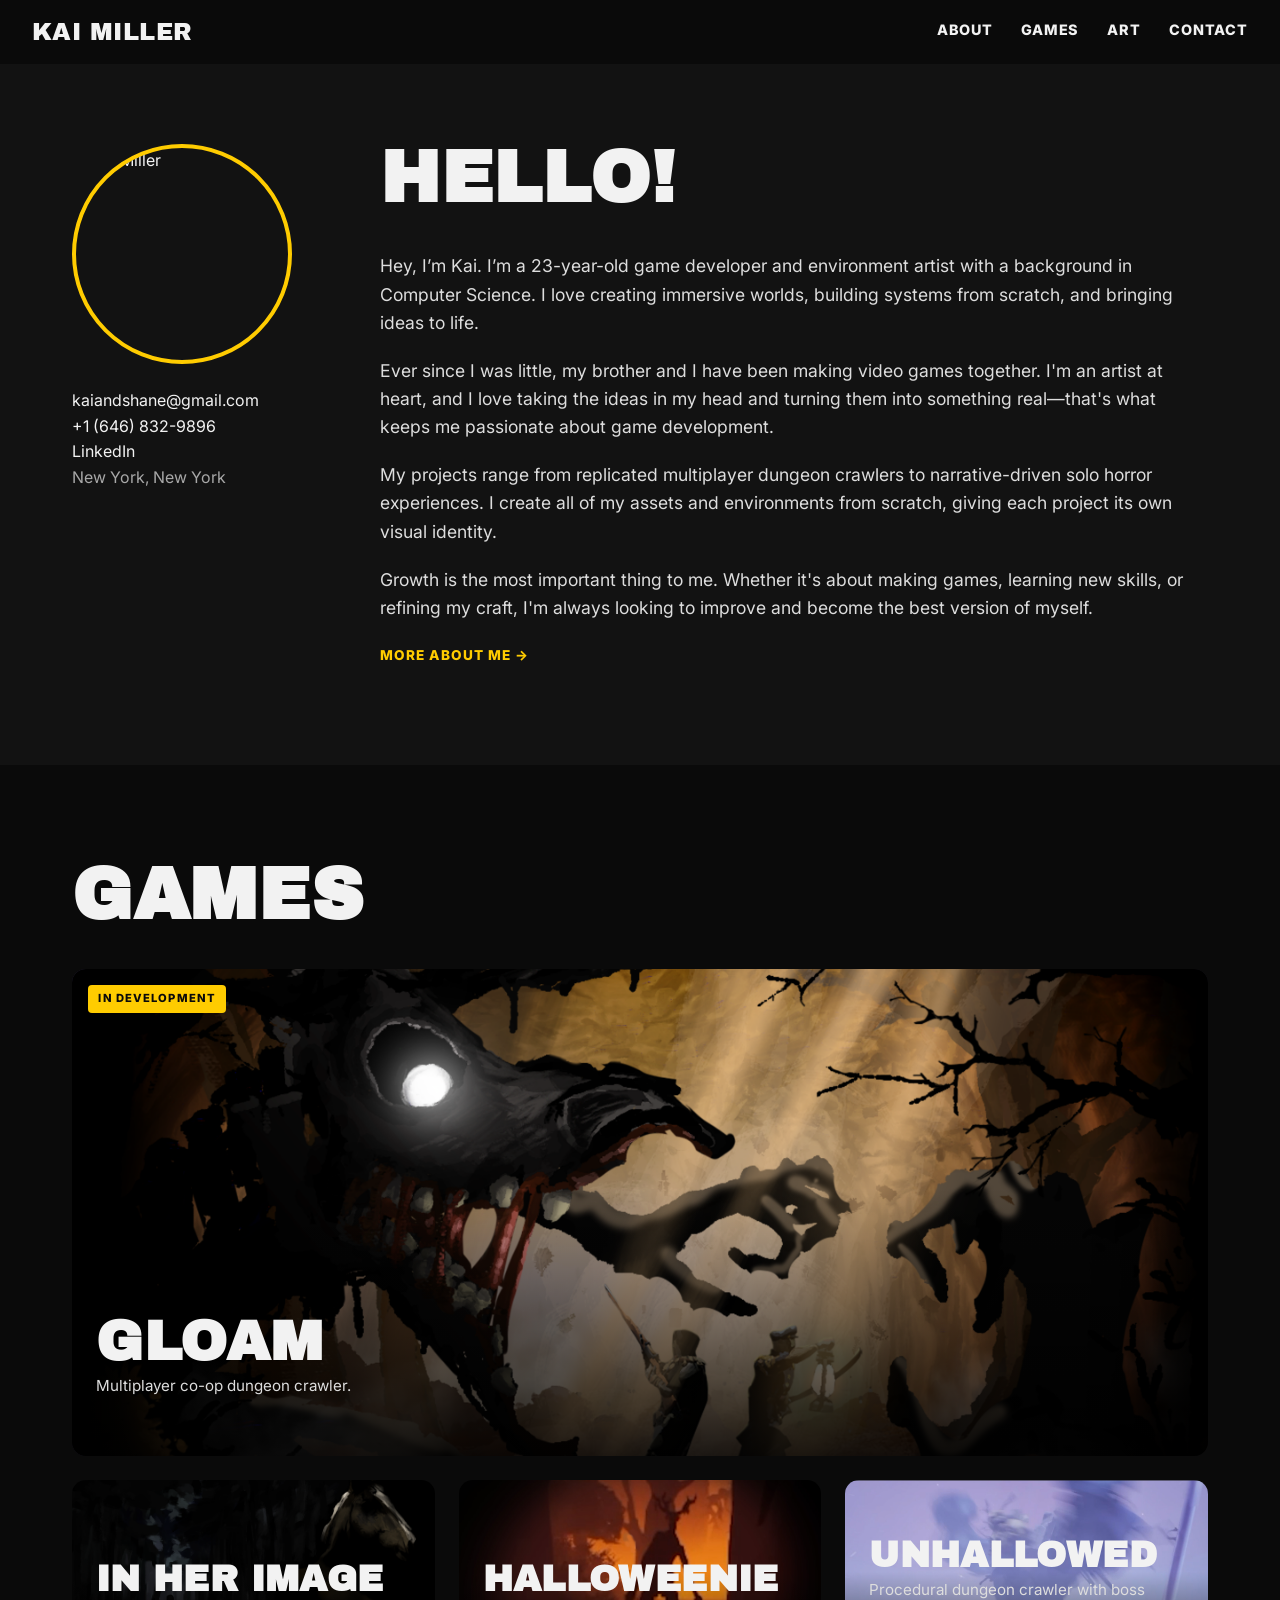
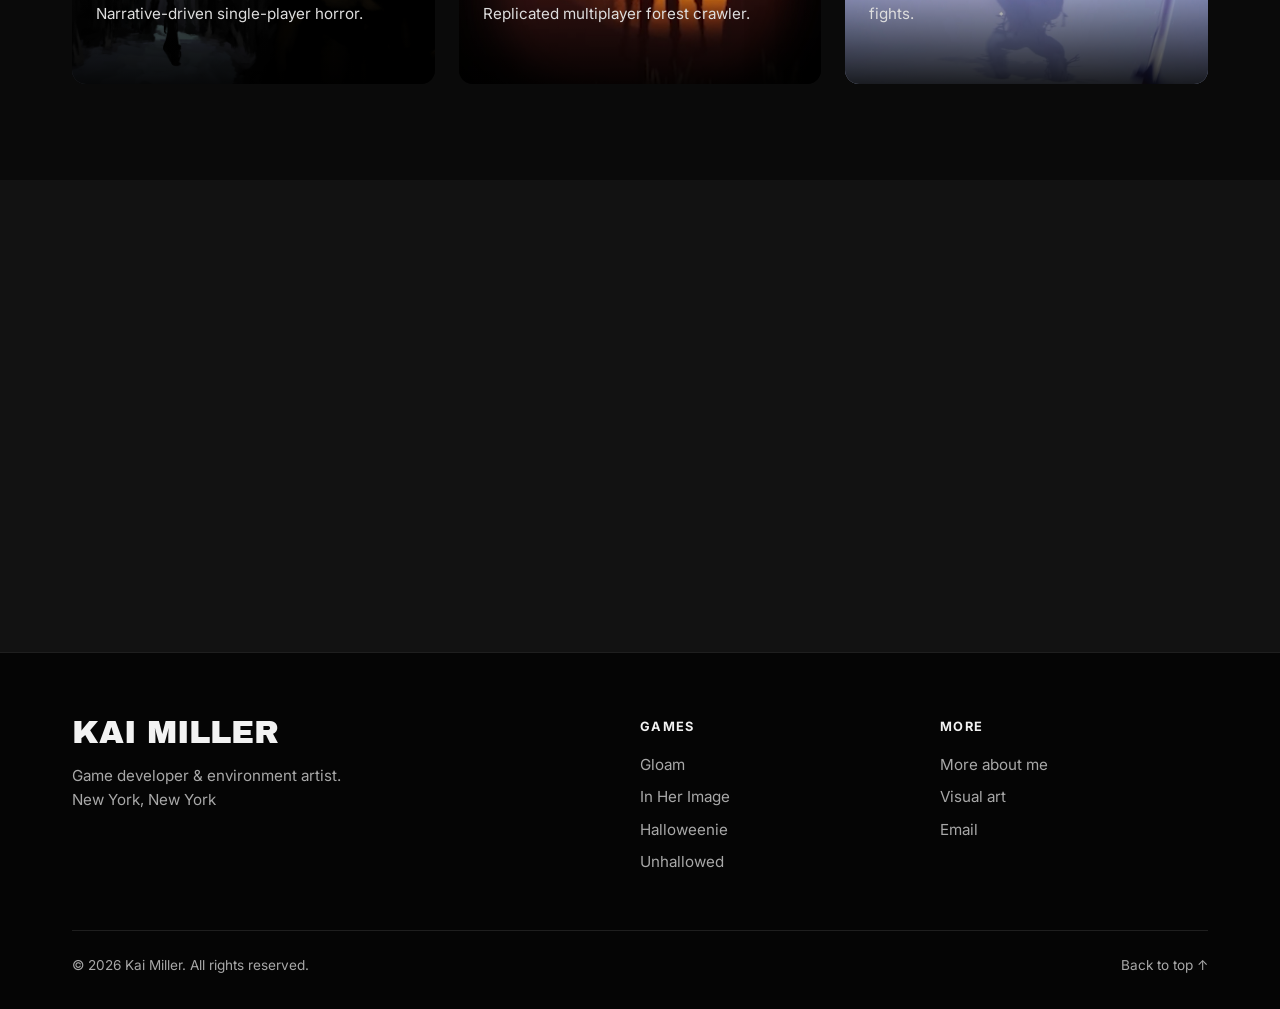
==== commit a9434c9a: "Fix HTML formatting and structure" ====
--- a/index.html
+++ b/index.html
@@ -44,22 +44,7 @@
             </div>
         </div>
     </section>
-
-    <!-- Featured banner: In Her Image -->
-    <section class="hero hero-feature">
-        <video class="hero-media" autoplay loop muted playsinline>
-            <source src="InHerImageTrailer.mp4" type="video/mp4">
-        </video>
-        <div class="hero-content fade-in">
-            <span class="eyebrow">Coming to Steam</span>
-            <h2 class="hero-title">In Her Image</h2>
-            <p>A narrative-driven horror experience built entirely from custom assets, cinematic lighting and handcrafted environments.</p>
-            <div class="hero-actions">
-                <a class="btn btn-ghost" href="in-her-image.html">View game</a>
-            </div>
-        </div>
-    </section>
-
+    
     <!-- Games -->
     <section class="section" id="games">
         <div class="wrap fade-in">
